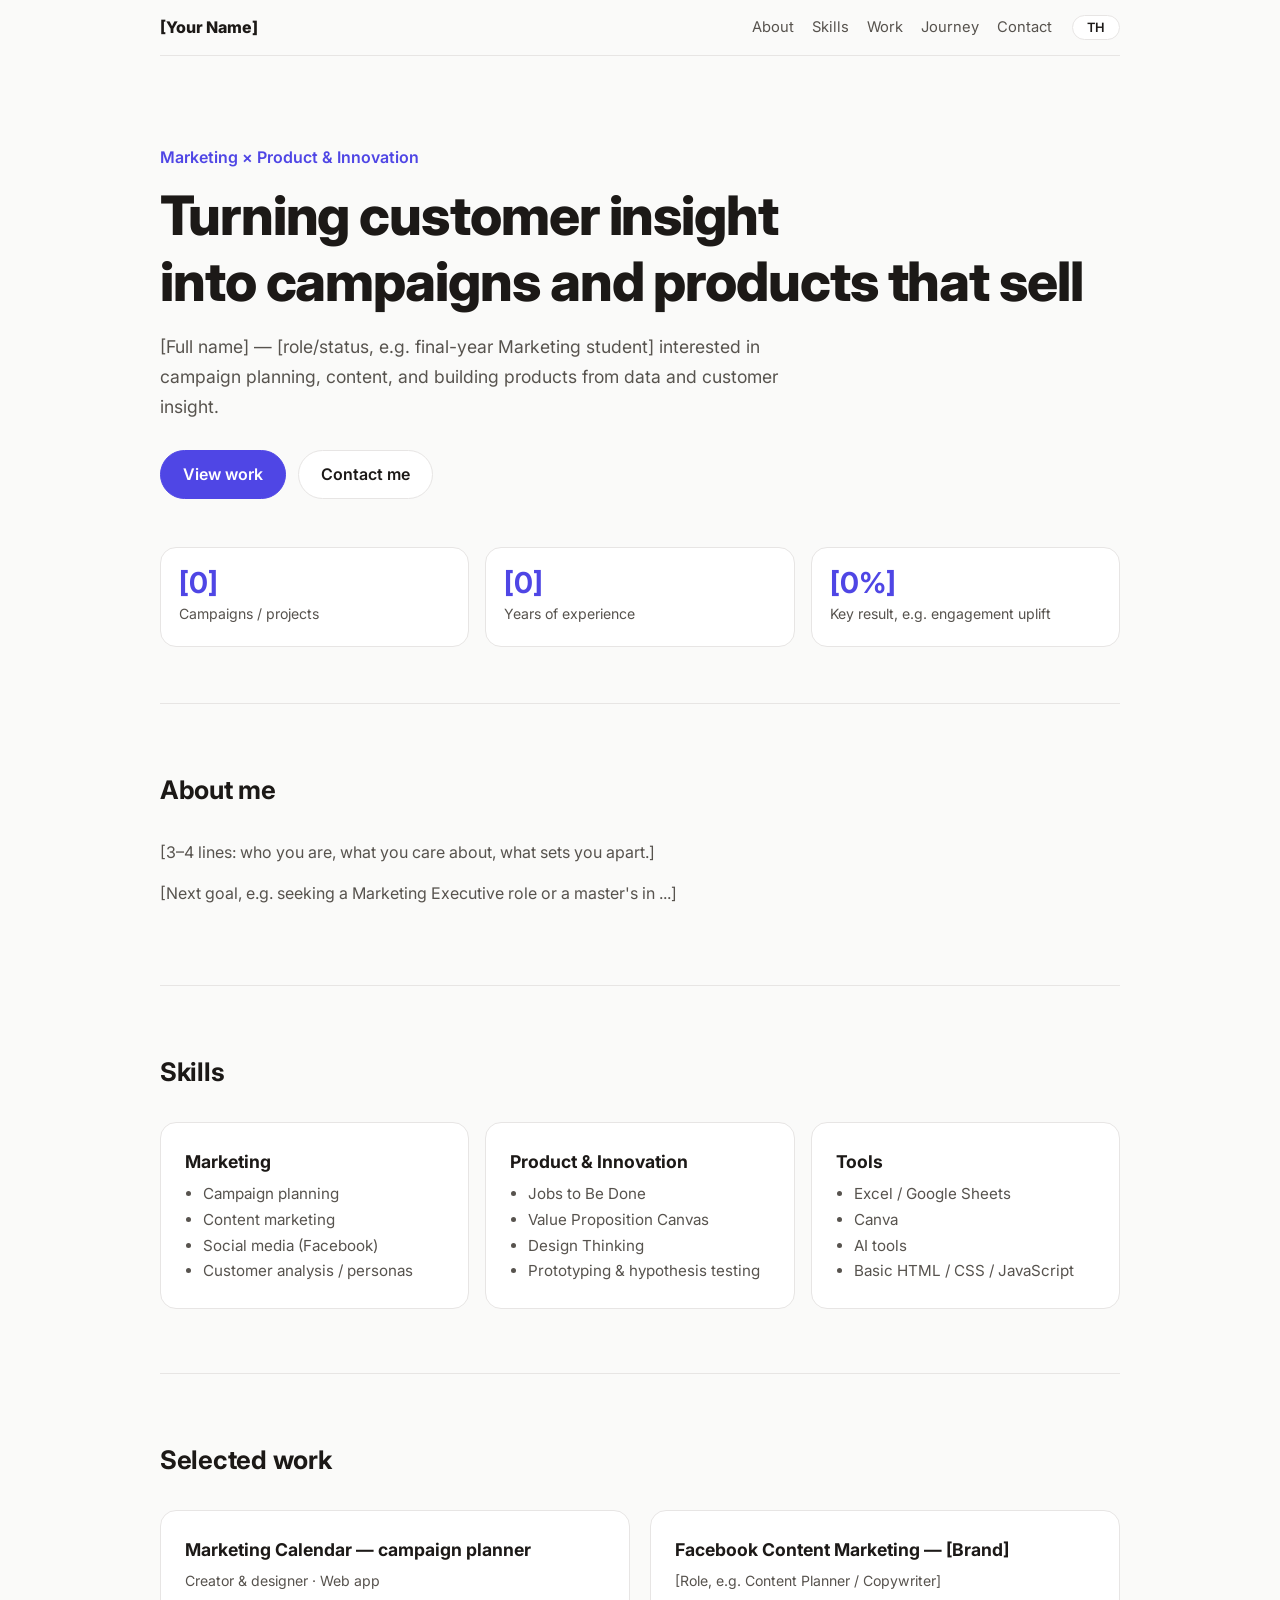
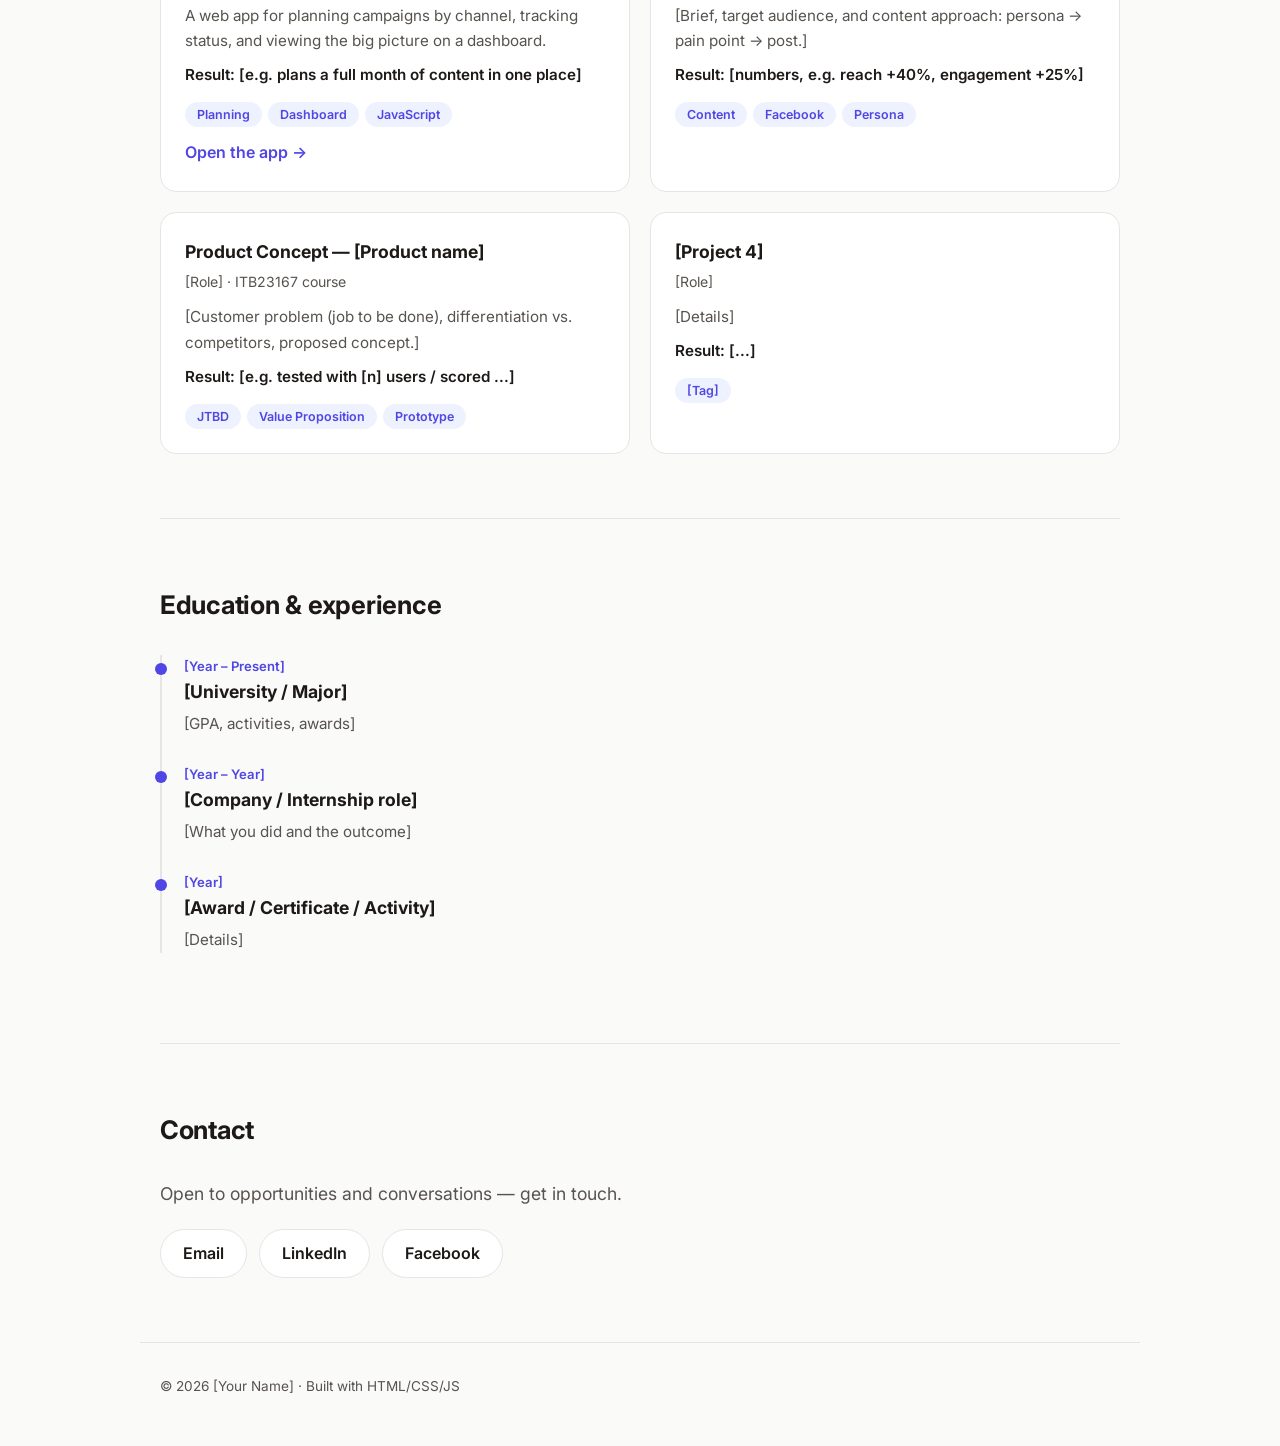
==== portfolio/index.html @ 4d4c6865 "Add bilingual (TH/EN) portfolio site under portfolio/ Co-Authored-By: Claude Sonnet 5.5 <noreply@ant" ====
<!DOCTYPE html>
<html lang="th">
<head>
  <meta charset="UTF-8">
  <meta name="viewport" content="width=device-width, initial-scale=1.0">
  <title>Portfolio — Marketing & Product Innovation</title>
  <meta name="description" content="Portfolio ด้านการตลาดและการพัฒนาผลิตภัณฑ์/นวัตกรรม | Marketing & Product Innovation portfolio">
  <link rel="preconnect" href="https://fonts.googleapis.com">
  <link rel="preconnect" href="https://fonts.gstatic.com" crossorigin>
  <link href="https://fonts.googleapis.com/css2?family=Inter:wght@400;500;600;700;800&family=Noto+Sans+Thai:wght@400;500;600;700&display=swap" rel="stylesheet">
  <link rel="stylesheet" href="style.css">
</head>
<body>
  <header class="nav" id="nav">
    <a class="brand" href="#top" id="brand"></a>
    <nav class="links" id="links"></nav>
    <button class="lang" id="lang" aria-label="Switch language">EN</button>
  </header>

  <main id="top">
    <section class="hero">
      <p class="eyebrow" id="hero-eyebrow"></p>
      <h1 id="hero-title"></h1>
      <p class="lead" id="hero-lead"></p>
      <div class="cta">
        <a class="btn primary" href="#projects" id="hero-cta1"></a>
        <a class="btn" href="#contact" id="hero-cta2"></a>
      </div>
      <ul class="stats" id="stats"></ul>
    </section>

    <section id="about"><h2 id="about-h"></h2><div class="about" id="about-body"></div></section>
    <section id="skills"><h2 id="skills-h"></h2><div class="grid3" id="skills-body"></div></section>
    <section id="projects"><h2 id="projects-h"></h2><div class="grid2" id="projects-body"></div></section>
    <section id="journey"><h2 id="journey-h"></h2><ol class="timeline" id="journey-body"></ol></section>
    <section id="contact"><h2 id="contact-h"></h2><p class="lead" id="contact-lead"></p><div class="contacts" id="contact-body"></div></section>
  </main>

  <footer id="footer"></footer>
  <script src="content.js"></script>
  <script src="script.js"></script>
</body>
</html>
---- portfolio/style.css ----
:root{
  --bg:#fafaf9;--surface:#fff;--ink:#1c1917;--muted:#57534e;--line:#e7e5e4;
  --accent:#4f46e5;--accent-soft:#eef2ff;--radius:16px;
  --font:'Inter','Noto Sans Thai',system-ui,sans-serif;
}
@media (prefers-color-scheme:dark){
  :root{--bg:#0c0a09;--surface:#1c1917;--ink:#fafaf9;--muted:#a8a29e;--line:#292524;--accent:#818cf8;--accent-soft:#1e1b4b}
}
*{box-sizing:border-box;margin:0}
html{scroll-behavior:smooth;scroll-padding-top:72px}
body{font-family:var(--font);background:var(--bg);color:var(--ink);line-height:1.7;-webkit-font-smoothing:antialiased}
a{color:inherit}
main,.nav,footer{max-width:1000px;margin:0 auto;padding-left:20px;padding-right:20px}
section{padding:64px 0;border-top:1px solid var(--line)}
h1{font-size:clamp(2rem,5.5vw,3.4rem);line-height:1.2;letter-spacing:-.02em;font-weight:800}
h2{font-size:1.6rem;margin-bottom:28px;letter-spacing:-.01em}
h3{font-size:1.1rem;margin-bottom:4px}
.nav{position:sticky;top:0;z-index:10;display:flex;align-items:center;gap:20px;padding-top:14px;padding-bottom:14px;background:color-mix(in srgb,var(--bg) 88%,transparent);backdrop-filter:blur(10px);max-width:none;padding-left:max(20px,calc((100% - 1000px)/2 + 20px));padding-right:max(20px,calc((100% - 1000px)/2 + 20px))}
.brand{font-weight:800;text-decoration:none}
.links{display:flex;gap:18px;margin-left:auto;font-size:.92rem}
.links a{text-decoration:none;color:var(--muted)}
.links a:hover{color:var(--accent)}
.lang{border:1px solid var(--line);background:var(--surface);color:var(--ink);border-radius:999px;padding:4px 14px;font:600 .8rem var(--font);cursor:pointer}
.hero{padding:88px 0 56px}
.eyebrow{color:var(--accent);font-weight:600;margin-bottom:12px}
.lead{color:var(--muted);font-size:1.1rem;max-width:640px;margin-top:18px}
.cta{display:flex;gap:12px;flex-wrap:wrap;margin-top:28px}
.btn{padding:10px 22px;border-radius:999px;border:1px solid var(--line);text-decoration:none;font-weight:600;background:var(--surface)}
.btn.primary{background:var(--accent);border-color:var(--accent);color:#fff}
.stats{list-style:none;display:grid;grid-template-columns:repeat(auto-fit,minmax(150px,1fr));gap:16px;margin-top:48px;padding:0}
.stats li{background:var(--surface);border:1px solid var(--line);border-radius:var(--radius);padding:18px}
.stats b{display:block;font-size:1.8rem;color:var(--accent);line-height:1.2}
.stats span{color:var(--muted);font-size:.88rem}
.about p{max-width:720px;margin-bottom:14px;color:var(--muted)}
.grid3{display:grid;grid-template-columns:repeat(auto-fit,minmax(260px,1fr));gap:16px}
.grid2{display:grid;grid-template-columns:repeat(auto-fit,minmax(min(100%,420px),1fr));gap:20px}
.card{background:var(--surface);border:1px solid var(--line);border-radius:var(--radius);padding:24px}
.card ul{padding-left:18px;color:var(--muted);font-size:.95rem}
.tags{display:flex;flex-wrap:wrap;gap:6px;margin-top:14px}
.tag{background:var(--accent-soft);color:var(--accent);border-radius:999px;padding:2px 12px;font-size:.78rem;font-weight:600}
.project .role{color:var(--muted);font-size:.88rem;margin-bottom:10px}
.project p{color:var(--muted);font-size:.95rem;margin-bottom:8px}
.project .result{color:var(--ink);font-weight:600}
.project a.more{display:inline-block;margin-top:12px;color:var(--accent);font-weight:600;text-decoration:none}
.timeline{list-style:none;padding:0 0 0 22px;border-left:2px solid var(--line)}
.timeline li{position:relative;margin-bottom:26px}
.timeline li::before{content:"";position:absolute;left:-29px;top:8px;width:12px;height:12px;border-radius:50%;background:var(--accent)}
.timeline .when{font-size:.82rem;color:var(--accent);font-weight:600}
.timeline p{color:var(--muted);font-size:.95rem}
.contacts{display:flex;flex-wrap:wrap;gap:12px;margin-top:20px}
footer{padding-top:32px;padding-bottom:48px;color:var(--muted);font-size:.85rem;border-top:1px solid var(--line)}
@media(max-width:640px){.links{display:none}.nav{justify-content:space-between}.lang{margin-left:auto}}
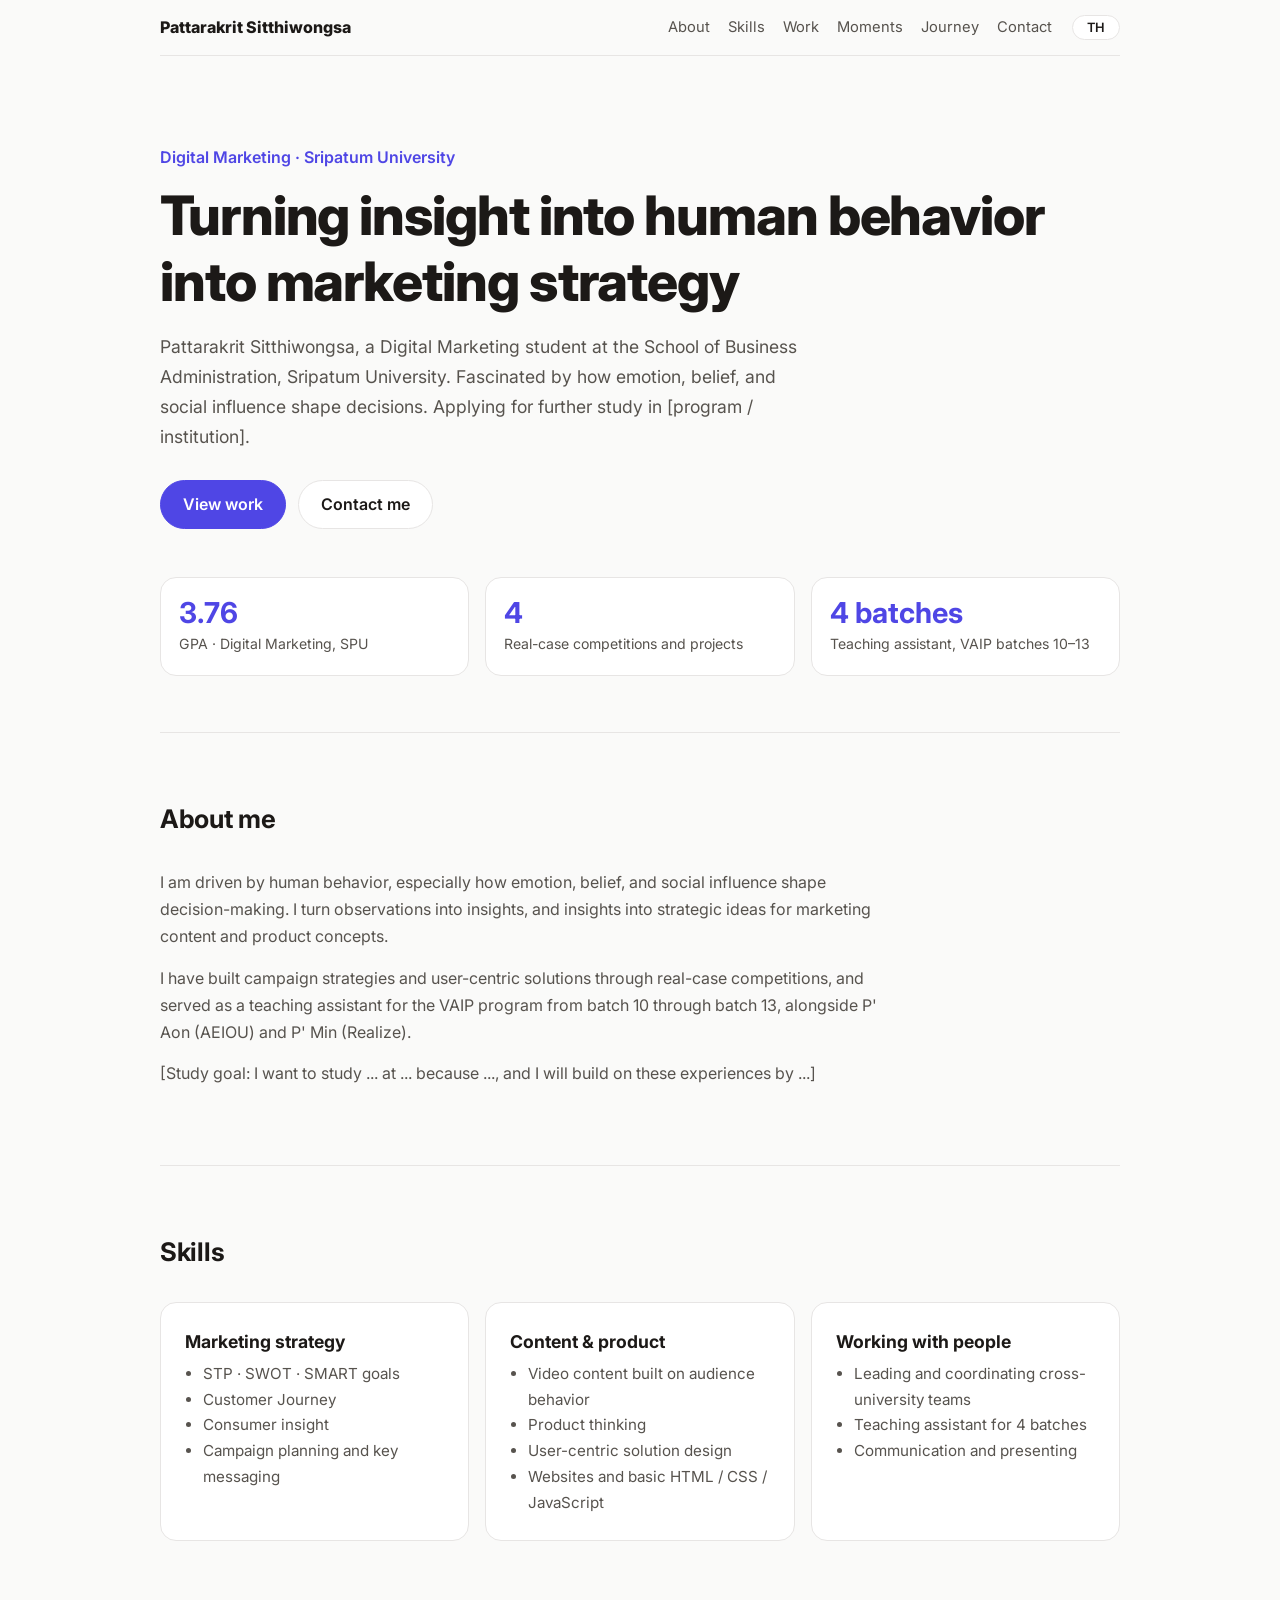
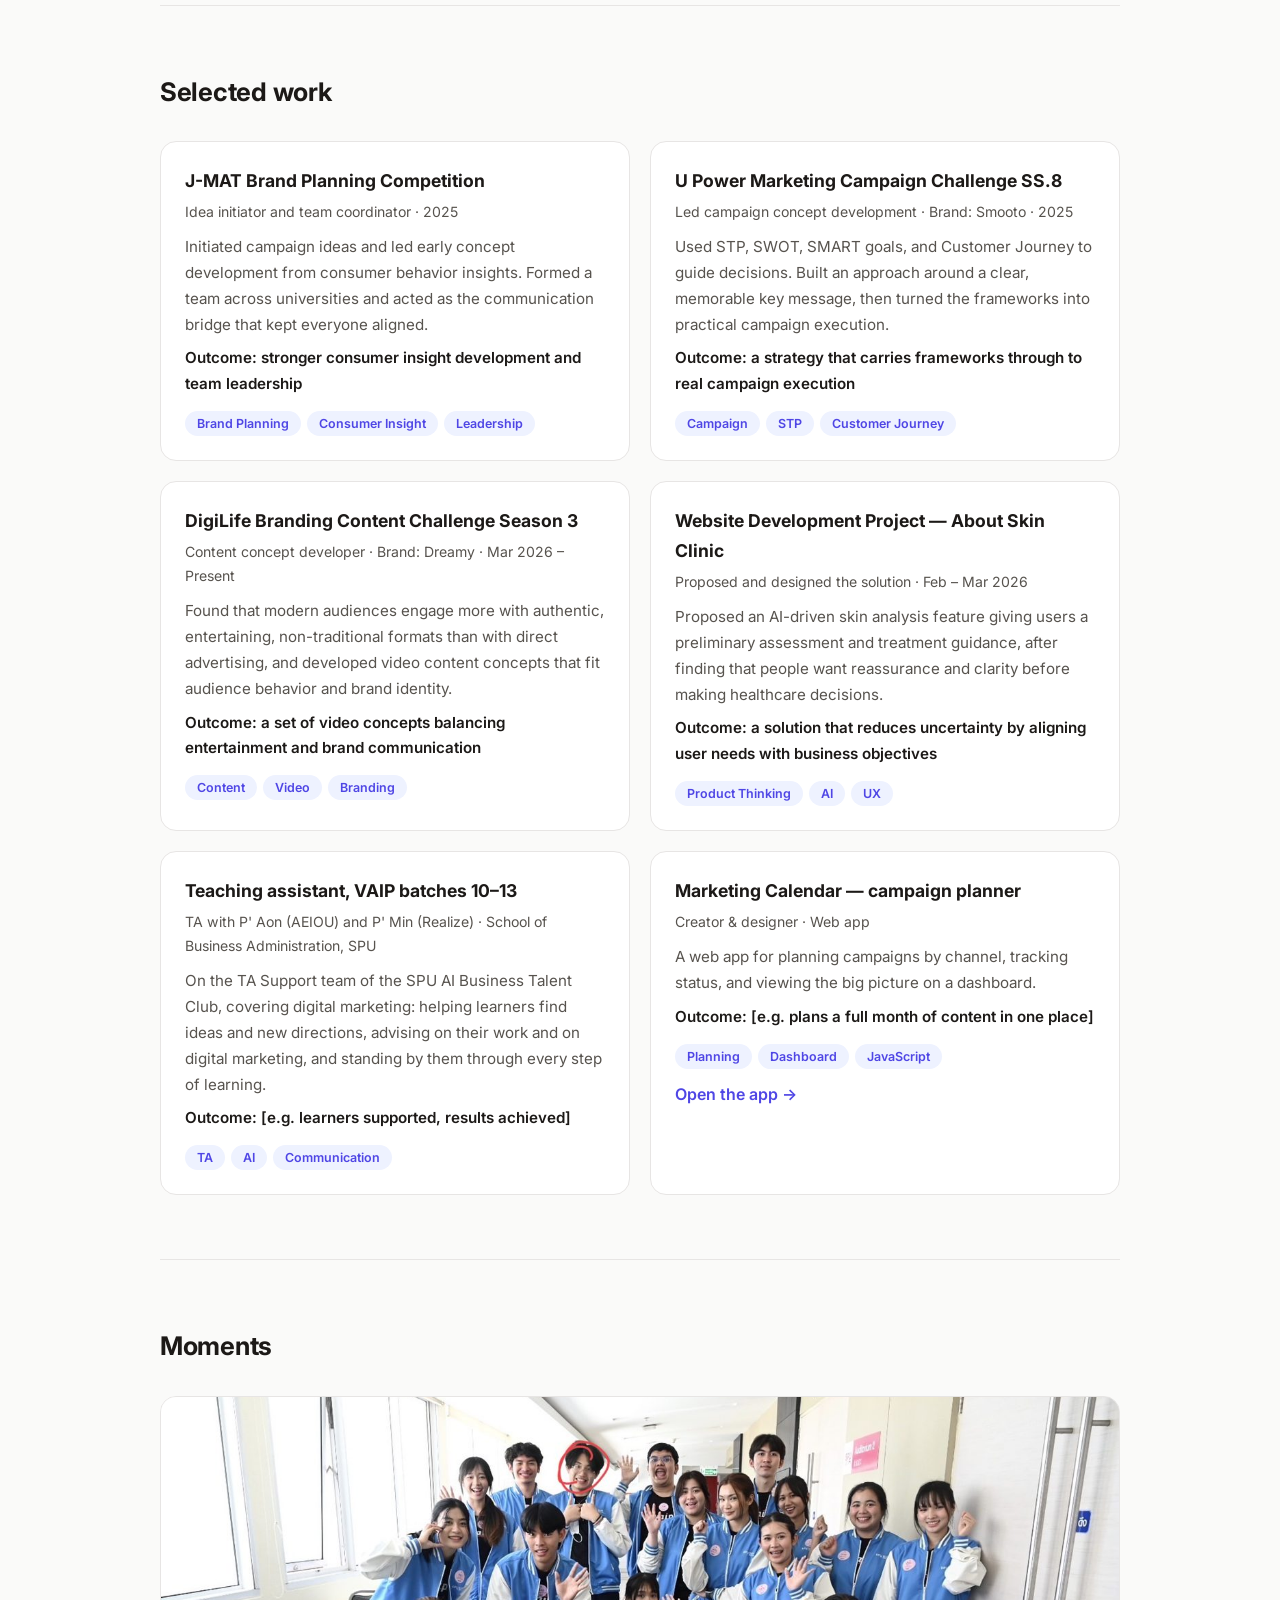
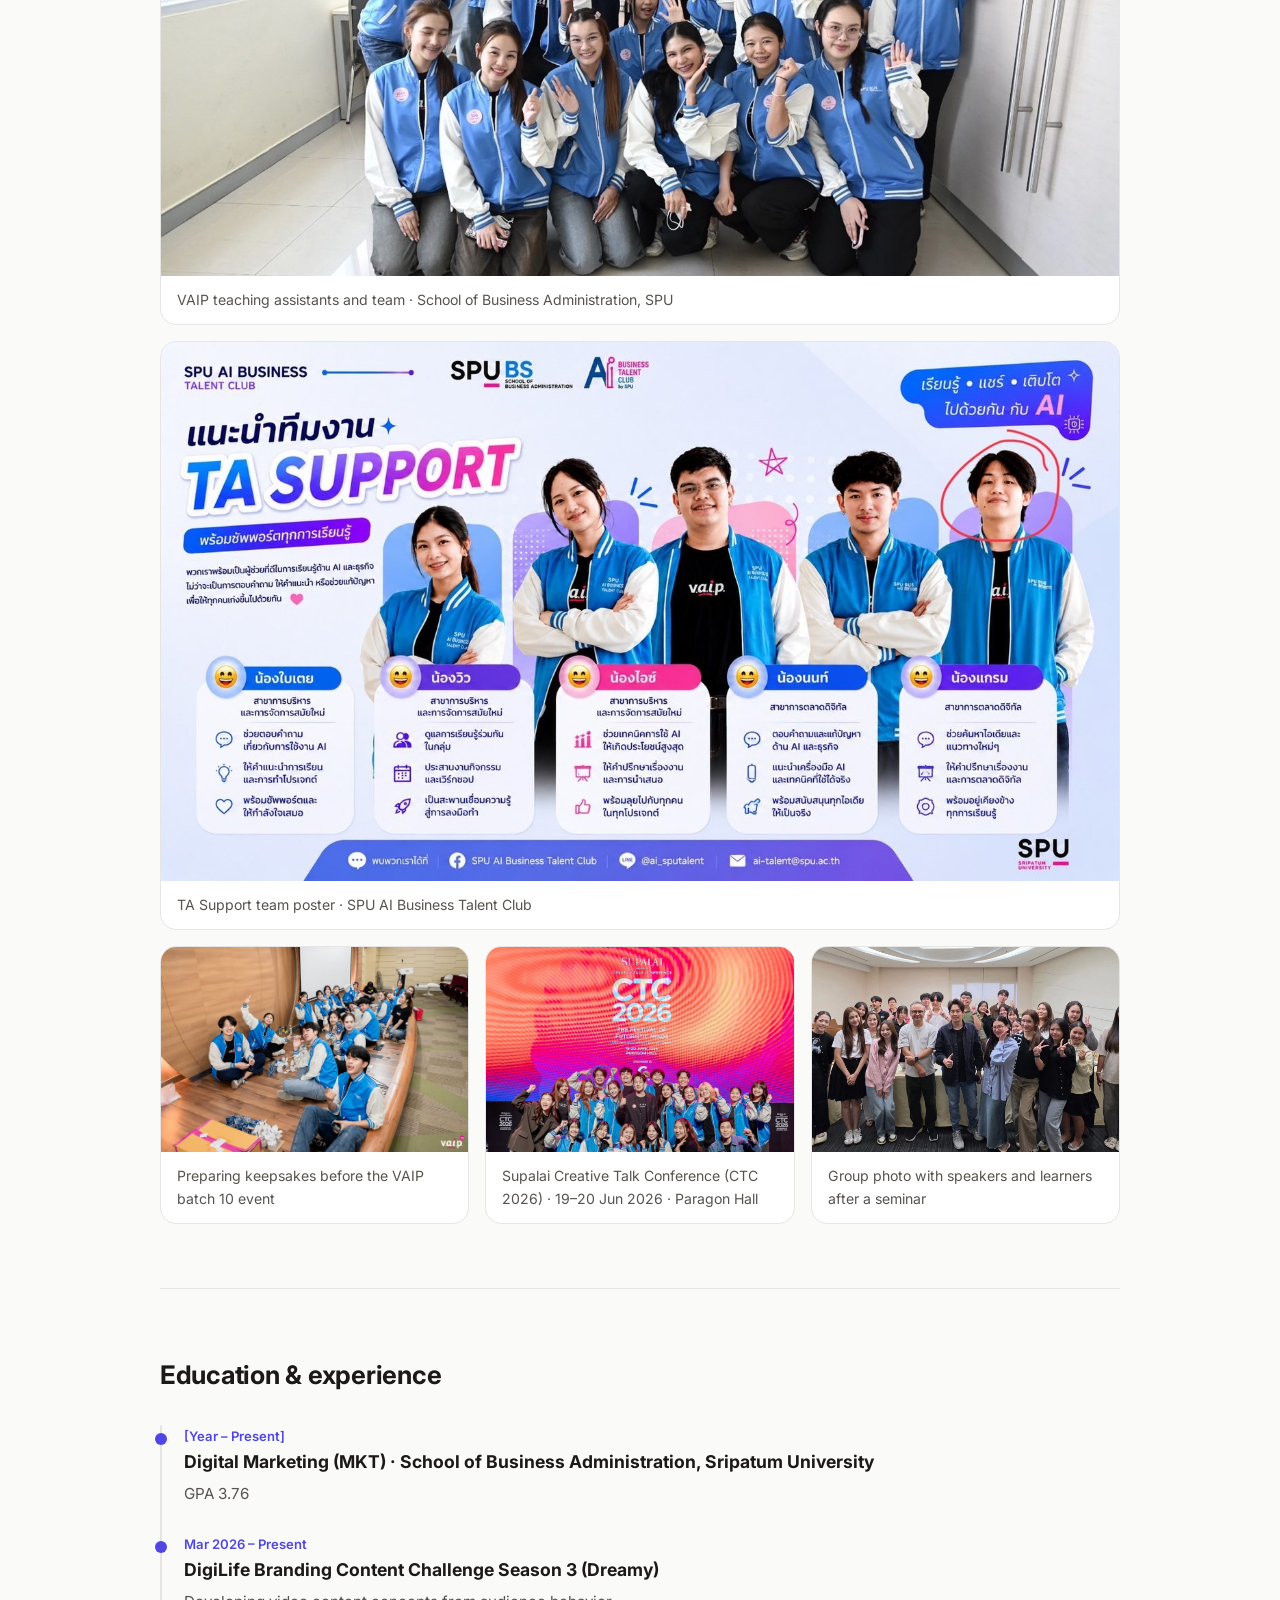
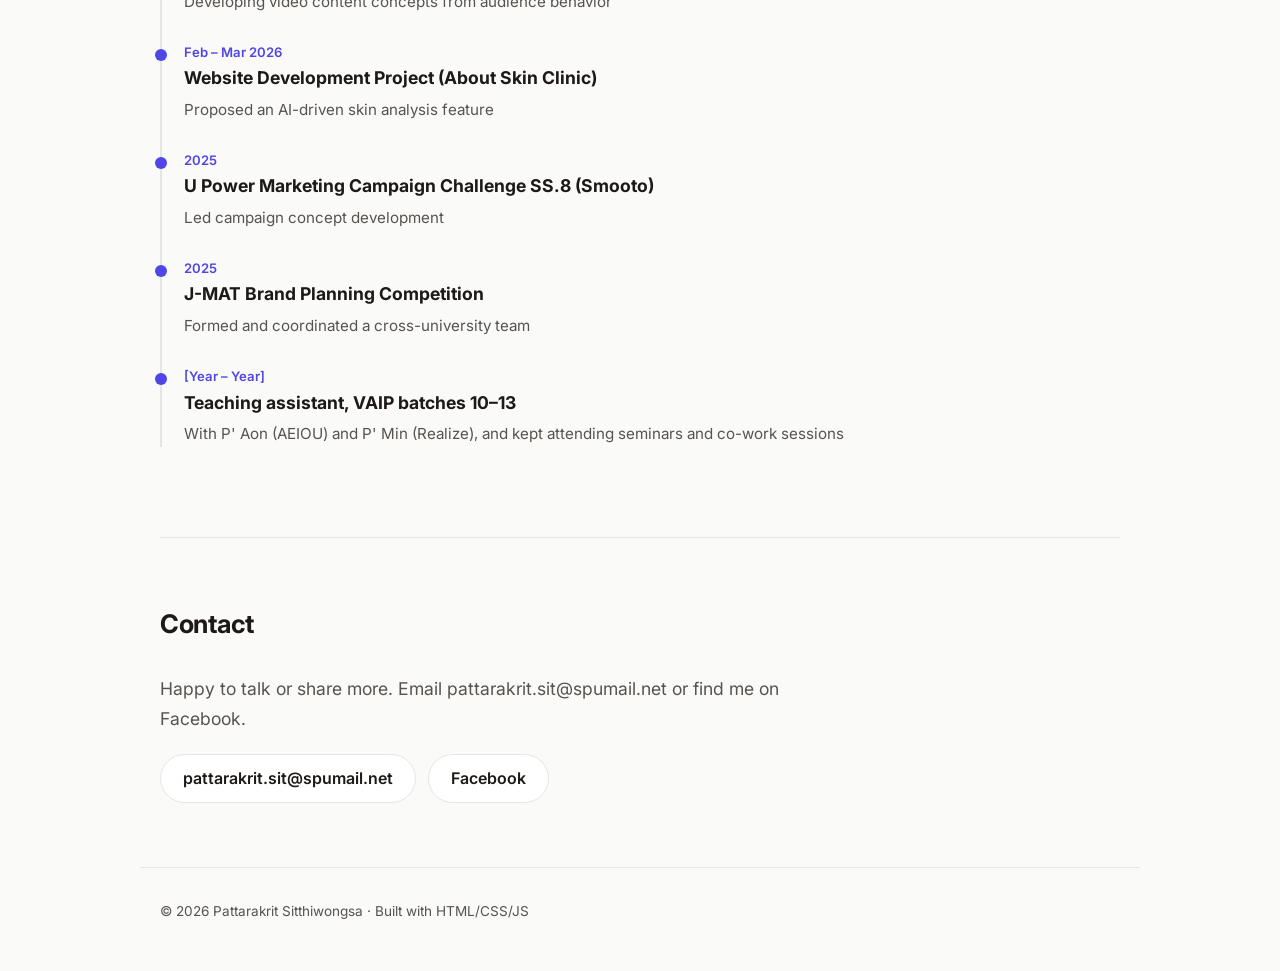
==== commit b64bd9a9: "Add activity gallery and fill TA role from team poster Co-Authored-By: Claude Sonnet 5.5 <noreply@an" ====
--- a/portfolio/index.html
+++ b/portfolio/index.html
@@ -32,6 +32,7 @@
     <section id="about"><h2 id="about-h"></h2><div class="about" id="about-body"></div></section>
     <section id="skills"><h2 id="skills-h"></h2><div class="grid3" id="skills-body"></div></section>
     <section id="projects"><h2 id="projects-h"></h2><div class="grid2" id="projects-body"></div></section>
+    <section id="gallery"><h2 id="gallery-h"></h2><div class="gallery" id="gallery-body"></div></section>
     <section id="journey"><h2 id="journey-h"></h2><ol class="timeline" id="journey-body"></ol></section>
     <section id="contact"><h2 id="contact-h"></h2><p class="lead" id="contact-lead"></p><div class="contacts" id="contact-body"></div></section>
   </main>
--- a/portfolio/style.css
+++ b/portfolio/style.css
@@ -50,3 +50,11 @@
 .contacts{display:flex;flex-wrap:wrap;gap:12px;margin-top:20px}
 footer{padding-top:32px;padding-bottom:48px;color:var(--muted);font-size:.85rem;border-top:1px solid var(--line)}
 @media(max-width:640px){.links{display:none}.nav{justify-content:space-between}.lang{margin-left:auto}}
+
+.gallery{display:grid;grid-template-columns:repeat(auto-fit,minmax(min(100%,300px),1fr));gap:16px}
+.gallery figure{background:var(--surface);border:1px solid var(--line);border-radius:var(--radius);overflow:hidden}
+.gallery img{display:block;width:100%;aspect-ratio:3/2;object-fit:cover;background:var(--line)}
+.gallery figcaption{padding:12px 16px;font-size:.88rem;color:var(--muted)}
+.gallery figure:nth-child(-n+2){grid-column:1/-1}
+.gallery figure:first-child img{aspect-ratio:16/8;object-position:center 40%}
+.gallery figure:nth-child(2) img{aspect-ratio:16/9;object-fit:contain}
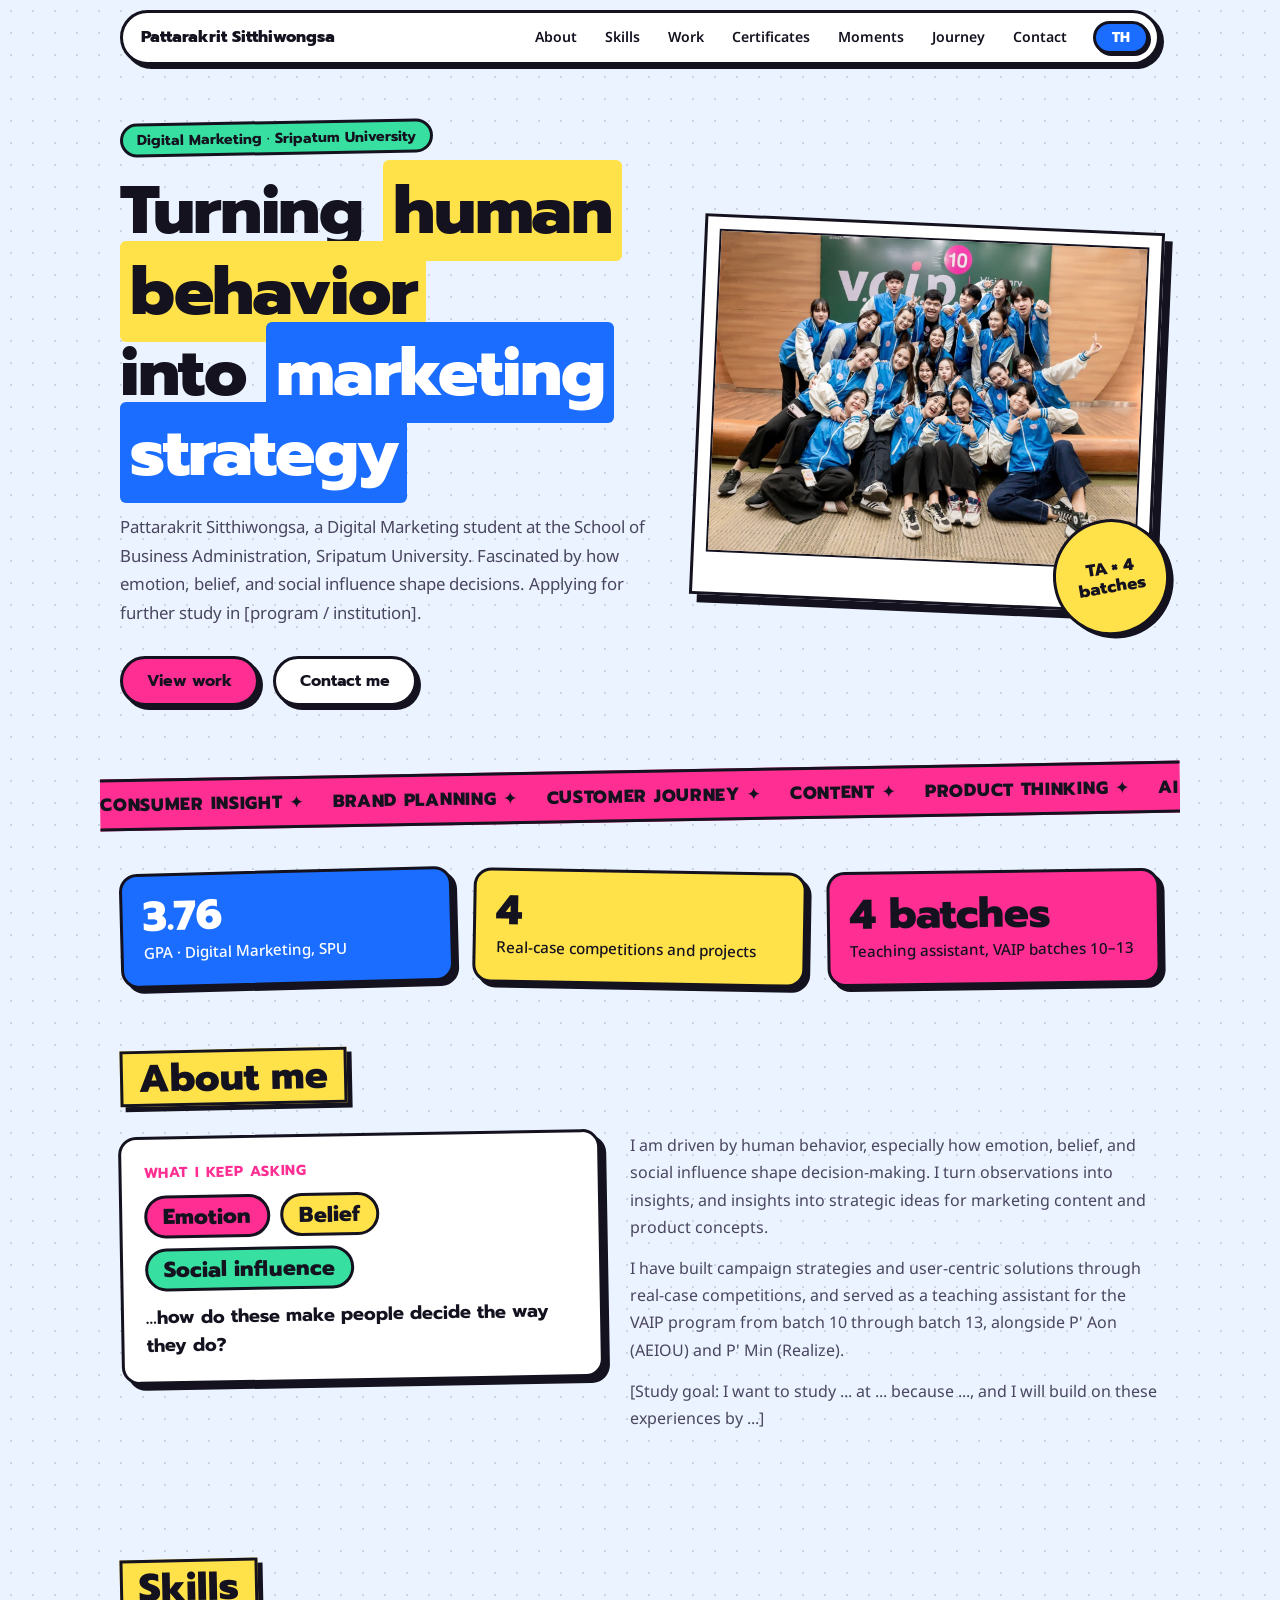
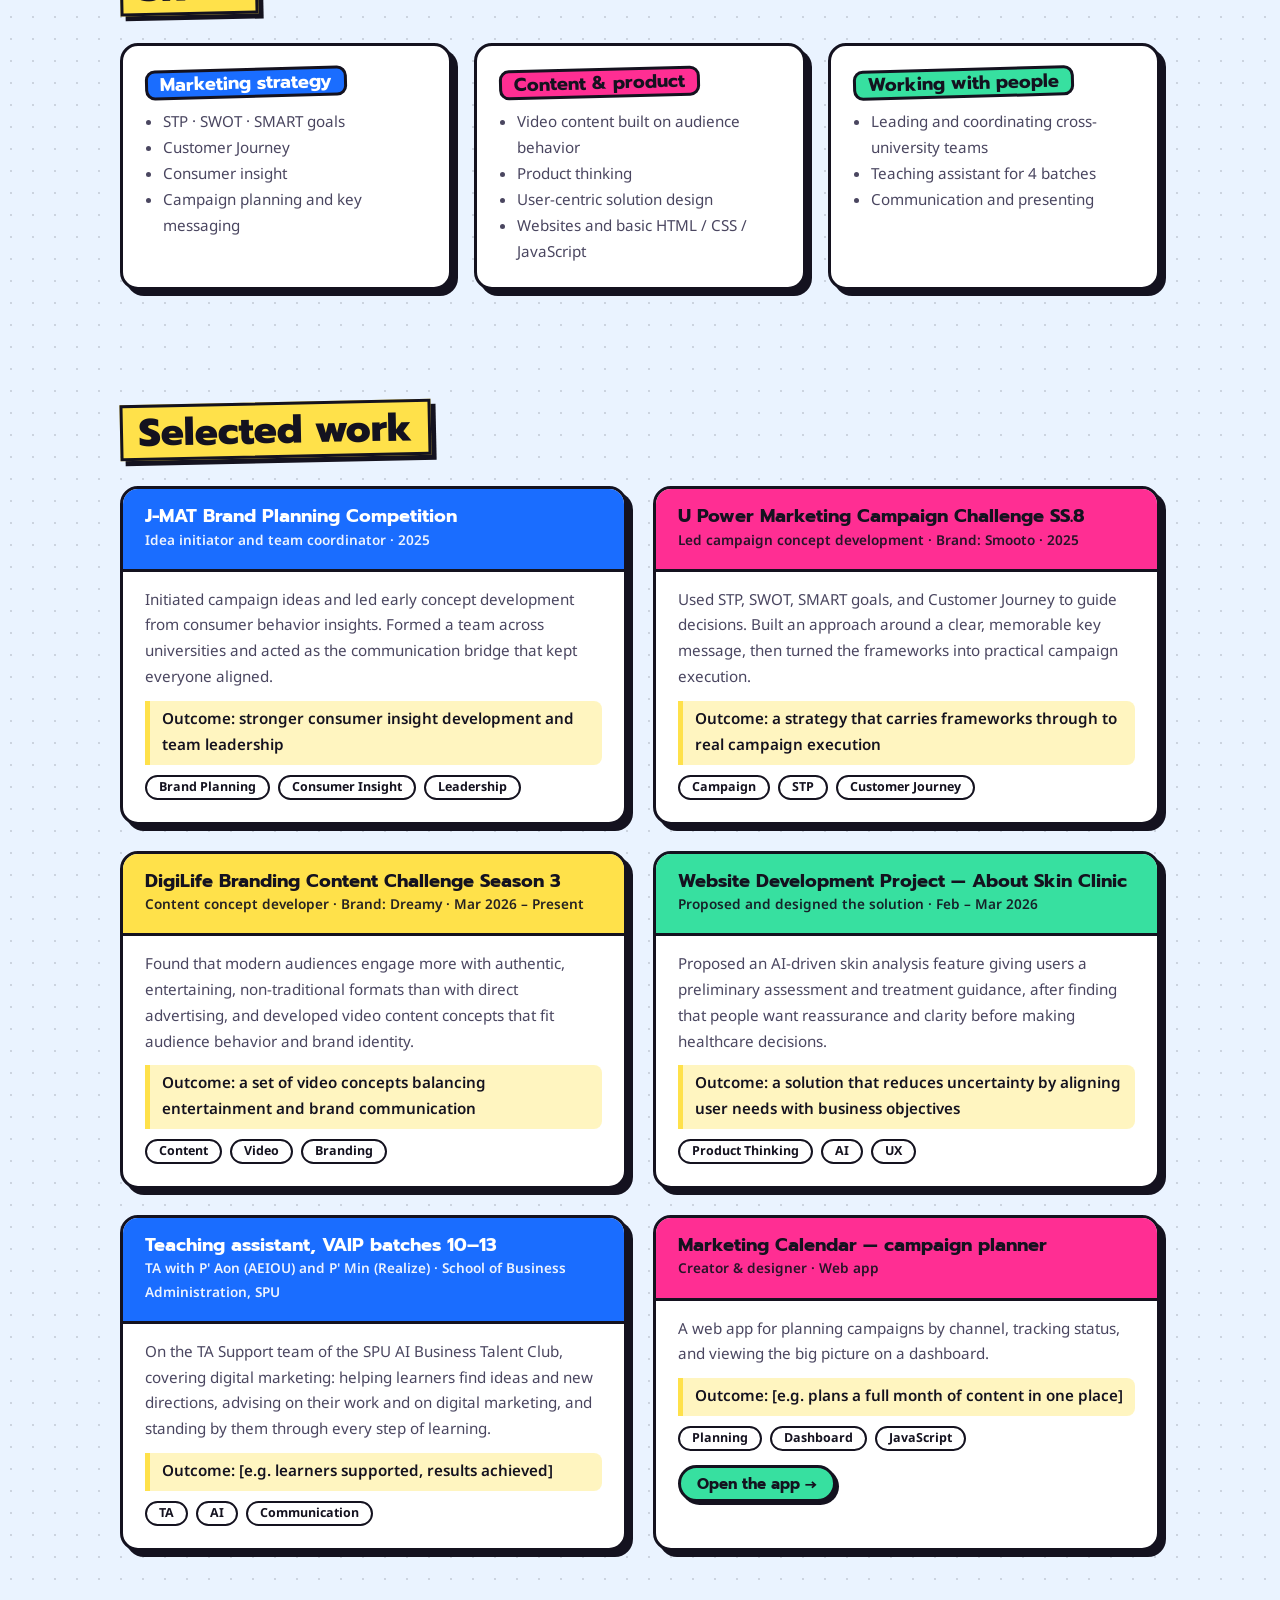
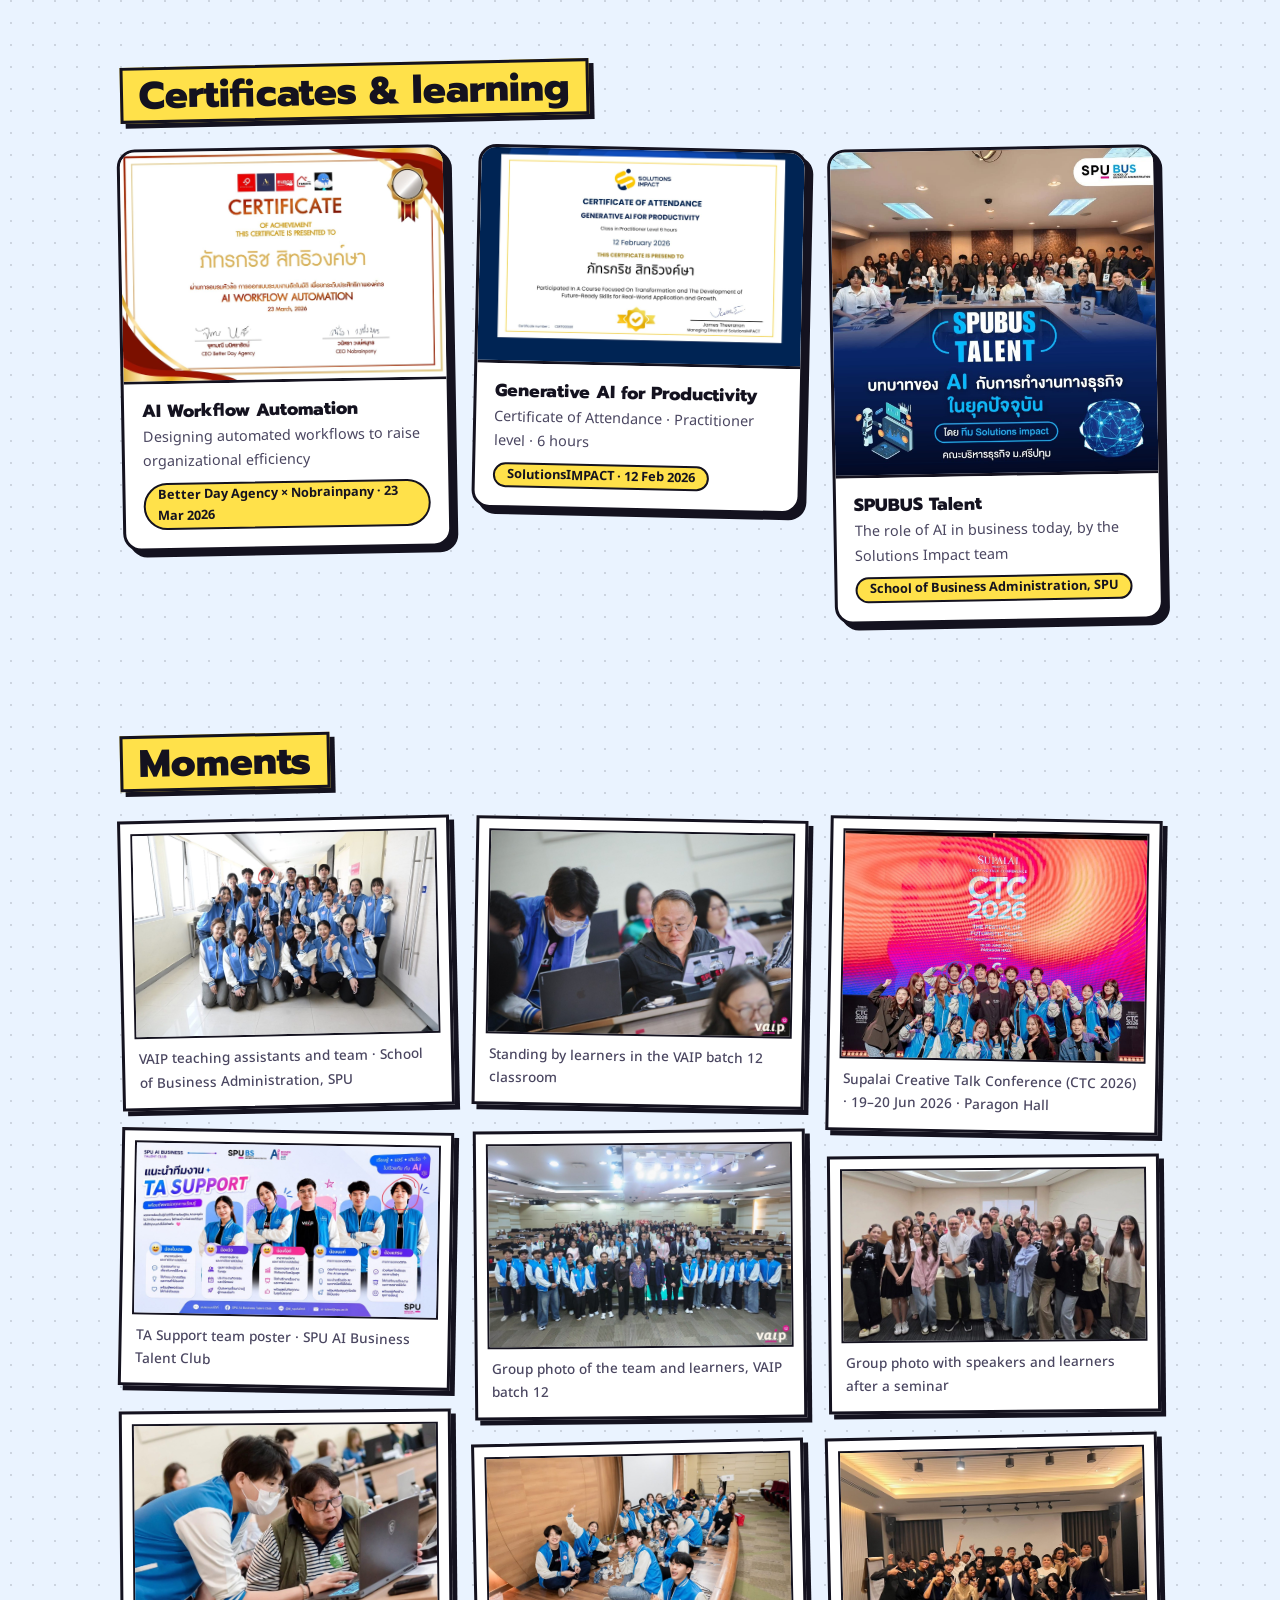
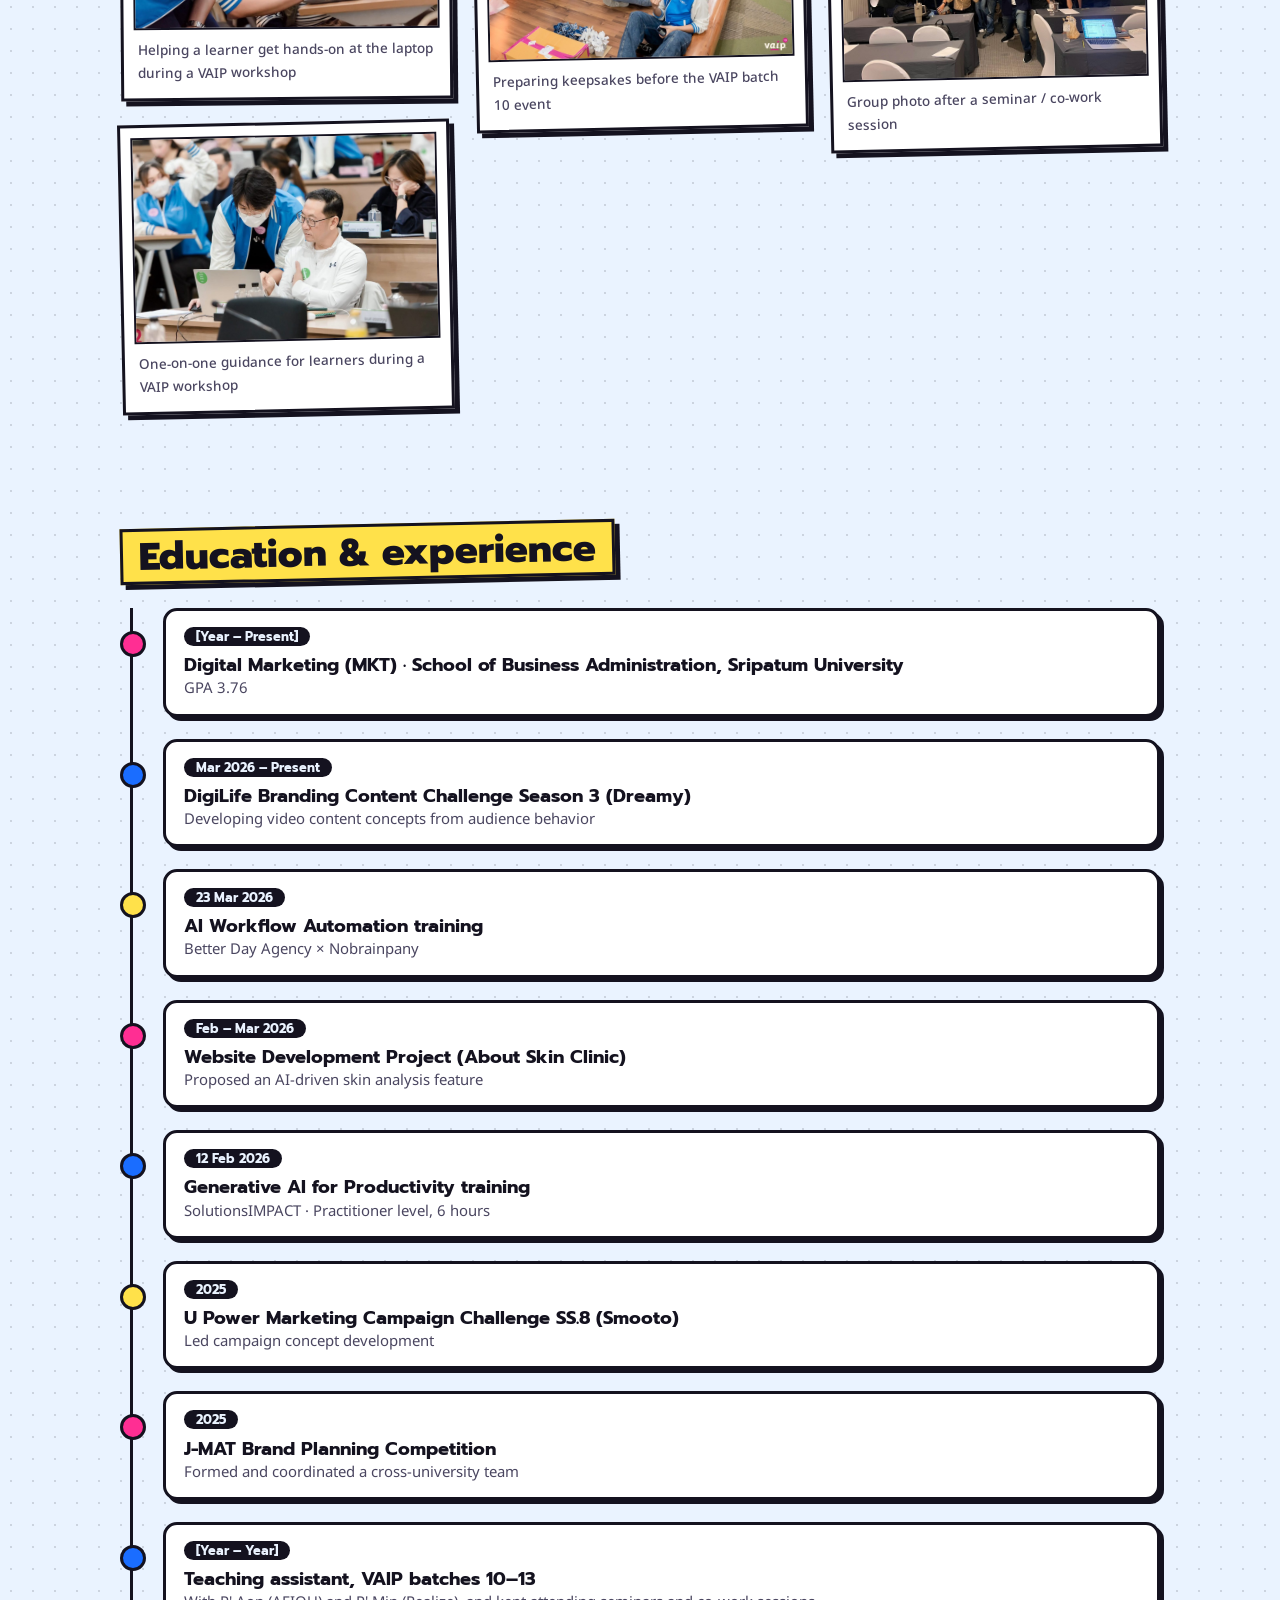
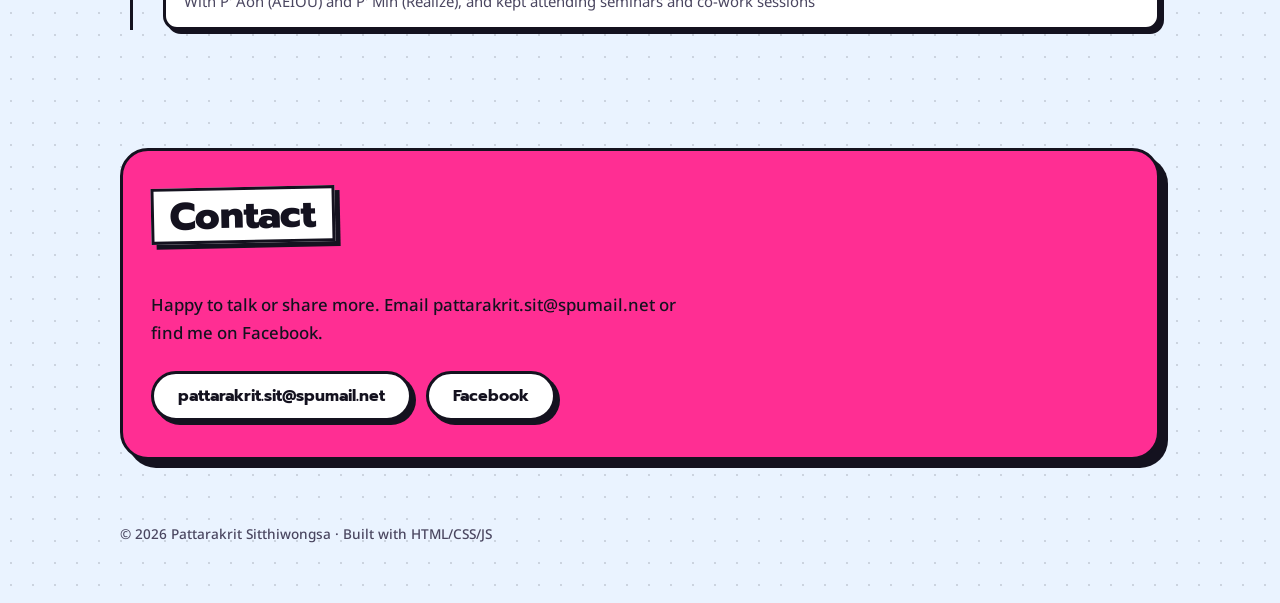
==== commit 7e529a8b: "Redesign portfolio in Gen Z neo-brutalist style; add certificates and new photos Co-Authored-By: Cla" ====
--- a/portfolio/index.html
+++ b/portfolio/index.html
@@ -3,11 +3,11 @@
 <head>
   <meta charset="UTF-8">
   <meta name="viewport" content="width=device-width, initial-scale=1.0">
-  <title>Portfolio — Marketing & Product Innovation</title>
-  <meta name="description" content="Portfolio ด้านการตลาดและการพัฒนาผลิตภัณฑ์/นวัตกรรม | Marketing & Product Innovation portfolio">
+  <title>Pattarakrit Portfolio</title>
+  <meta name="description" content="Portfolio ของภัทรกริช สิทธิวงค์ษา นักศึกษา Digital Marketing ม.ศรีปทุม | Digital Marketing student portfolio">
   <link rel="preconnect" href="https://fonts.googleapis.com">
   <link rel="preconnect" href="https://fonts.gstatic.com" crossorigin>
-  <link href="https://fonts.googleapis.com/css2?family=Inter:wght@400;500;600;700;800&family=Noto+Sans+Thai:wght@400;500;600;700&display=swap" rel="stylesheet">
+  <link href="https://fonts.googleapis.com/css2?family=Prompt:wght@500;700;800&family=Noto+Sans+Thai:wght@400;500;600&family=Inter:wght@400;500;600&display=swap" rel="stylesheet">
   <link rel="stylesheet" href="style.css">
 </head>
 <body>
@@ -19,22 +19,41 @@
 
   <main id="top">
     <section class="hero">
-      <p class="eyebrow" id="hero-eyebrow"></p>
-      <h1 id="hero-title"></h1>
-      <p class="lead" id="hero-lead"></p>
-      <div class="cta">
-        <a class="btn primary" href="#projects" id="hero-cta1"></a>
-        <a class="btn" href="#contact" id="hero-cta2"></a>
+      <div class="hero-text">
+        <p class="eyebrow" id="hero-eyebrow"></p>
+        <h1 id="hero-title"></h1>
+        <p class="lead" id="hero-lead"></p>
+        <div class="cta">
+          <a class="btn pink" href="#projects" id="hero-cta1"></a>
+          <a class="btn" href="#contact" id="hero-cta2"></a>
+        </div>
       </div>
-      <ul class="stats" id="stats"></ul>
+      <figure class="polaroid">
+        <img id="hero-img" alt="">
+        <span class="sticker" id="hero-sticker"></span>
+      </figure>
     </section>
 
-    <section id="about"><h2 id="about-h"></h2><div class="about" id="about-body"></div></section>
+    <div class="marquee" aria-hidden="true"><div class="track" id="marquee"></div></div>
+
+    <ul class="stats" id="stats"></ul>
+
+    <section id="about"><h2 id="about-h"></h2>
+      <div class="about">
+        <div class="obsess">
+          <p class="kicker" id="about-kicker"></p>
+          <div class="chips" id="about-chips"></div>
+          <p class="punch" id="about-punch"></p>
+        </div>
+        <div class="about-body" id="about-body"></div>
+      </div>
+    </section>
     <section id="skills"><h2 id="skills-h"></h2><div class="grid3" id="skills-body"></div></section>
     <section id="projects"><h2 id="projects-h"></h2><div class="grid2" id="projects-body"></div></section>
+    <section id="certs"><h2 id="certs-h"></h2><div class="certs" id="certs-body"></div></section>
     <section id="gallery"><h2 id="gallery-h"></h2><div class="gallery" id="gallery-body"></div></section>
     <section id="journey"><h2 id="journey-h"></h2><ol class="timeline" id="journey-body"></ol></section>
-    <section id="contact"><h2 id="contact-h"></h2><p class="lead" id="contact-lead"></p><div class="contacts" id="contact-body"></div></section>
+    <section id="contact" class="contact"><h2 id="contact-h"></h2><p class="lead" id="contact-lead"></p><div class="contacts" id="contact-body"></div></section>
   </main>
 
   <footer id="footer"></footer>
--- a/portfolio/style.css
+++ b/portfolio/style.css
@@ -1,60 +1,132 @@
+/* Gen Z neo-brutalist: jacket blue + VAIP pink + sticker yellow, thick ink borders, hard shadows */
 :root{
-  --bg:#fafaf9;--surface:#fff;--ink:#1c1917;--muted:#57534e;--line:#e7e5e4;
-  --accent:#4f46e5;--accent-soft:#eef2ff;--radius:16px;
-  --font:'Inter','Noto Sans Thai',system-ui,sans-serif;
+  --bg:#eaf3ff;--surface:#ffffff;--fg:#14121f;--muted:#4a4660;--line:#14121f;--shadow:#14121f;
+  --pink:#ff2e93;--blue:#1a6dff;--yellow:#ffe14a;--mint:#37e0a0;
+  --on-pink:#14121f;--on-blue:#ffffff;--on-yellow:#14121f;--on-mint:#14121f;
+  --display:'Prompt','Noto Sans Thai',system-ui,sans-serif;
+  --body:'Noto Sans Thai','Inter',system-ui,sans-serif;
+  --bw:3px;--r:18px;
 }
 @media (prefers-color-scheme:dark){
-  :root{--bg:#0c0a09;--surface:#1c1917;--ink:#fafaf9;--muted:#a8a29e;--line:#292524;--accent:#818cf8;--accent-soft:#1e1b4b}
+  :root:not([data-theme="light"]){--bg:#14121f;--surface:#211d36;--fg:#f6f3ff;--muted:#b9b3d6;--line:#f6f3ff;--shadow:#ff2e93;color-scheme:dark}
 }
+:root[data-theme="dark"]{--bg:#14121f;--surface:#211d36;--fg:#f6f3ff;--muted:#b9b3d6;--line:#f6f3ff;--shadow:#ff2e93;color-scheme:dark}
 *{box-sizing:border-box;margin:0}
-html{scroll-behavior:smooth;scroll-padding-top:72px}
-body{font-family:var(--font);background:var(--bg);color:var(--ink);line-height:1.7;-webkit-font-smoothing:antialiased}
+html{scroll-behavior:smooth;scroll-padding-top:84px}
+body{font-size:16px;font-family:var(--body);background:var(--bg);color:var(--fg);line-height:1.7;overflow-x:hidden;
+  background-image:radial-gradient(circle,color-mix(in srgb,var(--fg) 14%,transparent) 1.2px,transparent 1.4px);background-size:22px 22px}
 a{color:inherit}
-main,.nav,footer{max-width:1000px;margin:0 auto;padding-left:20px;padding-right:20px}
-section{padding:64px 0;border-top:1px solid var(--line)}
-h1{font-size:clamp(2rem,5.5vw,3.4rem);line-height:1.2;letter-spacing:-.02em;font-weight:800}
-h2{font-size:1.6rem;margin-bottom:28px;letter-spacing:-.01em}
-h3{font-size:1.1rem;margin-bottom:4px}
-.nav{position:sticky;top:0;z-index:10;display:flex;align-items:center;gap:20px;padding-top:14px;padding-bottom:14px;background:color-mix(in srgb,var(--bg) 88%,transparent);backdrop-filter:blur(10px);max-width:none;padding-left:max(20px,calc((100% - 1000px)/2 + 20px));padding-right:max(20px,calc((100% - 1000px)/2 + 20px))}
-.brand{font-weight:800;text-decoration:none}
-.links{display:flex;gap:18px;margin-left:auto;font-size:.92rem}
-.links a{text-decoration:none;color:var(--muted)}
-.links a:hover{color:var(--accent)}
-.lang{border:1px solid var(--line);background:var(--surface);color:var(--ink);border-radius:999px;padding:4px 14px;font:600 .8rem var(--font);cursor:pointer}
-.hero{padding:88px 0 56px}
-.eyebrow{color:var(--accent);font-weight:600;margin-bottom:12px}
-.lead{color:var(--muted);font-size:1.1rem;max-width:640px;margin-top:18px}
-.cta{display:flex;gap:12px;flex-wrap:wrap;margin-top:28px}
-.btn{padding:10px 22px;border-radius:999px;border:1px solid var(--line);text-decoration:none;font-weight:600;background:var(--surface)}
-.btn.primary{background:var(--accent);border-color:var(--accent);color:#fff}
-.stats{list-style:none;display:grid;grid-template-columns:repeat(auto-fit,minmax(150px,1fr));gap:16px;margin-top:48px;padding:0}
-.stats li{background:var(--surface);border:1px solid var(--line);border-radius:var(--radius);padding:18px}
-.stats b{display:block;font-size:1.8rem;color:var(--accent);line-height:1.2}
-.stats span{color:var(--muted);font-size:.88rem}
-.about p{max-width:720px;margin-bottom:14px;color:var(--muted)}
-.grid3{display:grid;grid-template-columns:repeat(auto-fit,minmax(260px,1fr));gap:16px}
-.grid2{display:grid;grid-template-columns:repeat(auto-fit,minmax(min(100%,420px),1fr));gap:20px}
-.card{background:var(--surface);border:1px solid var(--line);border-radius:var(--radius);padding:24px}
+main,footer{max-width:1080px;margin:0 auto;padding-inline:20px}
+section{padding-block:56px}
+h1,h2,h3{font-family:var(--display);line-height:1.2;text-wrap:balance}
+h1{font-size:clamp(2.3rem,6.4vw,4.2rem);font-weight:800;letter-spacing:-.02em}
+h2{font-size:clamp(1.7rem,4vw,2.4rem);font-weight:800;margin-bottom:28px;display:inline-block;background:var(--yellow);color:var(--on-yellow);padding:2px 16px;border:var(--bw) solid var(--line);box-shadow:5px 5px 0 var(--shadow);transform:rotate(-1.2deg)}
+h3{font-size:1.15rem;font-weight:700}
+mark{background:var(--yellow);color:var(--on-yellow);padding:0 .15em;border-radius:6px;box-decoration-break:clone;-webkit-box-decoration-break:clone}
+mark.b{background:var(--blue);color:var(--on-blue)}
+
+.nav{position:sticky;top:calc(env(safe-area-inset-top,0px) + 10px);z-index:10;display:flex;align-items:center;gap:14px;max-width:1040px;margin:10px auto 0;padding:8px 8px 8px 18px;background:var(--surface);border:var(--bw) solid var(--line);border-radius:999px;box-shadow:4px 4px 0 var(--shadow);width:calc(100% - 32px)}
+.brand{font-family:var(--display);font-weight:800;text-decoration:none;white-space:nowrap;overflow:hidden;text-overflow:ellipsis}
+.links{display:flex;gap:4px;margin-left:auto}
+.links a{text-decoration:none;font-weight:600;font-size:.88rem;padding:4px 12px;border-radius:999px}
+.links a:hover{background:var(--pink);color:var(--on-pink)}
+.lang{border:var(--bw) solid var(--line);background:var(--blue);color:var(--on-blue);border-radius:999px;padding:3px 16px;font:800 .85rem var(--display);cursor:pointer;box-shadow:2px 2px 0 var(--shadow)}
+.lang:active{transform:translate(2px,2px);box-shadow:none}
+:focus-visible{outline:3px dashed var(--pink);outline-offset:3px}
+
+.hero{display:grid;grid-template-columns:1.15fr 1fr;gap:40px;align-items:center;padding-block:56px 40px}
+.eyebrow{display:inline-block;font-family:var(--display);font-weight:700;font-size:.9rem;background:var(--mint);color:var(--on-mint);border:var(--bw) solid var(--line);border-radius:999px;padding:2px 14px;margin-bottom:16px;transform:rotate(-1deg)}
+.lead{color:var(--muted);font-size:1.05rem;max-width:560px;margin-top:20px}
+.cta{display:flex;gap:14px;flex-wrap:wrap;margin-top:28px}
+.btn{display:inline-block;padding:10px 24px;border:var(--bw) solid var(--line);border-radius:999px;text-decoration:none;font:700 1rem var(--display);background:var(--surface);color:var(--fg);box-shadow:4px 4px 0 var(--shadow);transition:transform .12s,box-shadow .12s}
+.btn:hover{transform:translate(-2px,-2px);box-shadow:6px 6px 0 var(--shadow)}
+.btn:active{transform:translate(3px,3px);box-shadow:1px 1px 0 var(--shadow)}
+.btn.pink{background:var(--pink);color:var(--on-pink)}
+.polaroid{position:relative;background:#fff;padding:12px 12px 40px;border:var(--bw) solid var(--line);box-shadow:8px 8px 0 var(--shadow);transform:rotate(2.5deg);max-width:460px;justify-self:center}
+.polaroid img{display:block;width:100%;aspect-ratio:4/3;object-fit:cover;border:2px solid #14121f}
+.sticker{position:absolute;right:-22px;bottom:-26px;width:116px;height:116px;border-radius:50%;background:var(--yellow);color:var(--on-yellow);border:var(--bw) solid var(--line);display:grid;place-items:center;text-align:center;font:800 1.05rem/1.15 var(--display);padding:12px;transform:rotate(-12deg);box-shadow:4px 4px 0 var(--shadow)}
+
+.marquee{overflow:hidden;background:var(--pink);color:var(--on-pink);border-block:var(--bw) solid var(--line);transform:rotate(-1deg);margin:24px -20px;white-space:nowrap}
+.marquee .track{display:inline-flex;gap:28px;padding-block:10px;animation:slide 28s linear infinite;font:800 1.1rem var(--display);text-transform:uppercase;letter-spacing:.04em}
+@keyframes slide{to{transform:translateX(-50%)}}
+@media (prefers-reduced-motion:reduce){.marquee .track{animation:none}html{scroll-behavior:auto}}
+
+.stats{list-style:none;padding:24px 0 8px;display:grid;grid-template-columns:repeat(auto-fit,minmax(min(100%,230px),1fr));gap:20px}
+.stats li{border:var(--bw) solid var(--line);border-radius:var(--r);padding:18px 20px;box-shadow:5px 5px 0 var(--shadow)}
+.stats li:nth-child(1){background:var(--blue);color:var(--on-blue);transform:rotate(-1.5deg)}
+.stats li:nth-child(2){background:var(--yellow);color:var(--on-yellow);transform:rotate(1deg)}
+.stats li:nth-child(3){background:var(--pink);color:var(--on-pink);transform:rotate(-.8deg)}
+.stats b{display:block;font:800 2.6rem/1.1 var(--display)}
+.stats span{font-weight:500;font-size:.95rem}
+
+.about{display:grid;grid-template-columns:1fr 1.1fr;gap:28px;align-items:start}
+.obsess{background:var(--surface);border:var(--bw) solid var(--line);border-radius:var(--r);padding:22px;box-shadow:6px 6px 0 var(--shadow);transform:rotate(-1deg)}
+.kicker{font:700 .9rem var(--display);color:var(--pink);text-transform:uppercase;letter-spacing:.06em}
+.chips{display:flex;flex-wrap:wrap;gap:10px;margin:12px 0}
+.chips span{font:800 1.35rem var(--display);padding:2px 16px;border:var(--bw) solid var(--line);border-radius:999px;color:var(--on-pink)}
+.chips span:nth-child(1){background:var(--pink)}
+.chips span:nth-child(2){background:var(--yellow);color:var(--on-yellow)}
+.chips span:nth-child(3){background:var(--mint);color:var(--on-mint)}
+.punch{font:700 1.15rem var(--display)}
+.about-body p{margin-bottom:14px;color:var(--muted)}
+
+.grid3{display:grid;grid-template-columns:repeat(auto-fit,minmax(min(100%,260px),1fr));gap:22px}
+.grid2{display:grid;grid-template-columns:repeat(auto-fit,minmax(min(100%,440px),1fr));gap:26px}
+.card{background:var(--surface);border:var(--bw) solid var(--line);border-radius:var(--r);padding:22px;box-shadow:6px 6px 0 var(--shadow)}
 .card ul{padding-left:18px;color:var(--muted);font-size:.95rem}
-.tags{display:flex;flex-wrap:wrap;gap:6px;margin-top:14px}
-.tag{background:var(--accent-soft);color:var(--accent);border-radius:999px;padding:2px 12px;font-size:.78rem;font-weight:600}
-.project .role{color:var(--muted);font-size:.88rem;margin-bottom:10px}
-.project p{color:var(--muted);font-size:.95rem;margin-bottom:8px}
-.project .result{color:var(--ink);font-weight:600}
-.project a.more{display:inline-block;margin-top:12px;color:var(--accent);font-weight:600;text-decoration:none}
-.timeline{list-style:none;padding:0 0 0 22px;border-left:2px solid var(--line)}
-.timeline li{position:relative;margin-bottom:26px}
-.timeline li::before{content:"";position:absolute;left:-29px;top:8px;width:12px;height:12px;border-radius:50%;background:var(--accent)}
-.timeline .when{font-size:.82rem;color:var(--accent);font-weight:600}
-.timeline p{color:var(--muted);font-size:.95rem}
-.contacts{display:flex;flex-wrap:wrap;gap:12px;margin-top:20px}
-footer{padding-top:32px;padding-bottom:48px;color:var(--muted);font-size:.85rem;border-top:1px solid var(--line)}
-@media(max-width:640px){.links{display:none}.nav{justify-content:space-between}.lang{margin-left:auto}}
+.grid3 .card:nth-child(1) h3{background:var(--blue);color:var(--on-blue)}
+.grid3 .card:nth-child(2) h3{background:var(--pink);color:var(--on-pink)}
+.grid3 .card:nth-child(3) h3{background:var(--mint);color:var(--on-mint)}
+.grid3 .card h3{display:inline-block;padding:1px 12px;border:var(--bw) solid var(--line);border-radius:10px;margin-bottom:12px;transform:rotate(-1.5deg)}
+.project{display:flex;flex-direction:column;gap:8px;padding:0;overflow:hidden}
+.project .head{padding:16px 22px;border-bottom:var(--bw) solid var(--line)}
+.project:nth-child(4n+1) .head{background:var(--blue);color:var(--on-blue)}
+.project:nth-child(4n+2) .head{background:var(--pink);color:var(--on-pink)}
+.project:nth-child(4n+3) .head{background:var(--yellow);color:var(--on-yellow)}
+.project:nth-child(4n+4) .head{background:var(--mint);color:var(--on-mint)}
+.project .role{font-size:.85rem;font-weight:600;opacity:.92;margin-top:2px}
+.project .inner{padding:8px 22px 22px;display:flex;flex-direction:column;gap:10px}
+.project p{color:var(--muted);font-size:.95rem}
+.project .result{color:var(--fg);font-weight:600;background:color-mix(in srgb,var(--yellow) 35%,transparent);border-left:5px solid var(--yellow);padding:6px 12px;border-radius:0 8px 8px 0}
+.tags{display:flex;flex-wrap:wrap;gap:8px}
+.tag{border:2px solid var(--line);border-radius:999px;padding:0 12px;font-size:.78rem;font-weight:700;background:var(--surface)}
+.project a.more{align-self:flex-start;margin-top:4px;font:700 .95rem var(--display);text-decoration:none;border:var(--bw) solid var(--line);border-radius:999px;padding:4px 16px;background:var(--mint);color:var(--on-mint);box-shadow:3px 3px 0 var(--shadow)}
 
-.gallery{display:grid;grid-template-columns:repeat(auto-fit,minmax(min(100%,300px),1fr));gap:16px}
-.gallery figure{background:var(--surface);border:1px solid var(--line);border-radius:var(--radius);overflow:hidden}
-.gallery img{display:block;width:100%;aspect-ratio:3/2;object-fit:cover;background:var(--line)}
-.gallery figcaption{padding:12px 16px;font-size:.88rem;color:var(--muted)}
-.gallery figure:nth-child(-n+2){grid-column:1/-1}
-.gallery figure:first-child img{aspect-ratio:16/8;object-position:center 40%}
-.gallery figure:nth-child(2) img{aspect-ratio:16/9;object-fit:contain}
+.certs{display:grid;grid-template-columns:repeat(auto-fit,minmax(min(100%,300px),1fr));gap:26px;align-items:start}
+.certs figure{background:var(--surface);border:var(--bw) solid var(--line);border-radius:var(--r);overflow:hidden;box-shadow:6px 6px 0 var(--shadow)}
+.certs figure:nth-child(odd){transform:rotate(-1deg)}
+.certs figure:nth-child(even){transform:rotate(1.2deg)}
+.certs img{display:block;width:100%;height:auto;border-bottom:var(--bw) solid var(--line);background:#fff}
+.certs figcaption{padding:14px 18px 18px}
+.certs .t{font:800 1.1rem var(--display)}
+.certs .s{color:var(--muted);font-size:.9rem;margin-top:2px}
+.certs .m{display:inline-block;margin-top:8px;font-size:.8rem;font-weight:700;background:var(--yellow);color:var(--on-yellow);border:2px solid var(--line);border-radius:999px;padding:0 12px}
+
+.gallery{columns:3 280px;column-gap:22px}
+.gallery figure{break-inside:avoid;margin:0 0 22px;background:#fff;padding:10px 10px 0;border:var(--bw) solid var(--line);box-shadow:5px 5px 0 var(--shadow);transition:transform .2s}
+.gallery figure:nth-child(3n+1){transform:rotate(-1.2deg)}
+.gallery figure:nth-child(3n+2){transform:rotate(1deg)}
+.gallery figure:nth-child(3n){transform:rotate(-.5deg)}
+.gallery figure:hover{transform:rotate(0) scale(1.02)}
+.gallery img{display:block;width:100%;height:auto;border:2px solid #14121f}
+.gallery figcaption{padding:10px 4px 12px;font-size:.85rem;color:#4a4660;font-weight:500}
+
+.timeline{list-style:none;padding:0 0 0 30px;border-left:var(--bw) solid var(--line);margin-left:10px}
+.timeline li{position:relative;margin-bottom:22px;background:var(--surface);border:var(--bw) solid var(--line);border-radius:14px;padding:12px 18px;box-shadow:4px 4px 0 var(--shadow)}
+.timeline li::before{content:"";position:absolute;left:-46px;top:20px;width:20px;height:20px;border-radius:50%;background:var(--pink);border:var(--bw) solid var(--line)}
+.timeline li:nth-child(3n+2)::before{background:var(--blue)}
+.timeline li:nth-child(3n)::before{background:var(--yellow)}
+.timeline .when{display:inline-block;font:700 .8rem var(--display);background:var(--fg);color:var(--bg);border-radius:999px;padding:0 12px}
+.timeline h3{margin-top:4px}
+.timeline p{color:var(--muted);font-size:.93rem}
+
+.contact{background:var(--pink);color:var(--on-pink);border:var(--bw) solid var(--line);border-radius:28px;box-shadow:8px 8px 0 var(--shadow);padding:36px 28px;margin-block:40px;text-align:left}
+.contact h2{background:var(--surface);color:var(--fg)}
+.contact .lead{color:var(--on-pink);font-weight:500}
+.contacts{display:flex;flex-wrap:wrap;gap:14px;margin-top:22px}
+.contacts .btn{background:var(--surface);color:var(--fg)}
+footer{padding-block:24px 56px;font-weight:500;color:var(--muted);font-size:.85rem}
+
+@media(max-width:860px){.hero{grid-template-columns:1fr}.about{grid-template-columns:1fr}.polaroid{max-width:420px}}
+@media(max-width:700px){.links{display:none}.lang{margin-left:auto}.sticker{right:-8px}.marquee{margin-inline:-16px}.contact{padding:26px 20px}}
+main{overflow-x:clip}
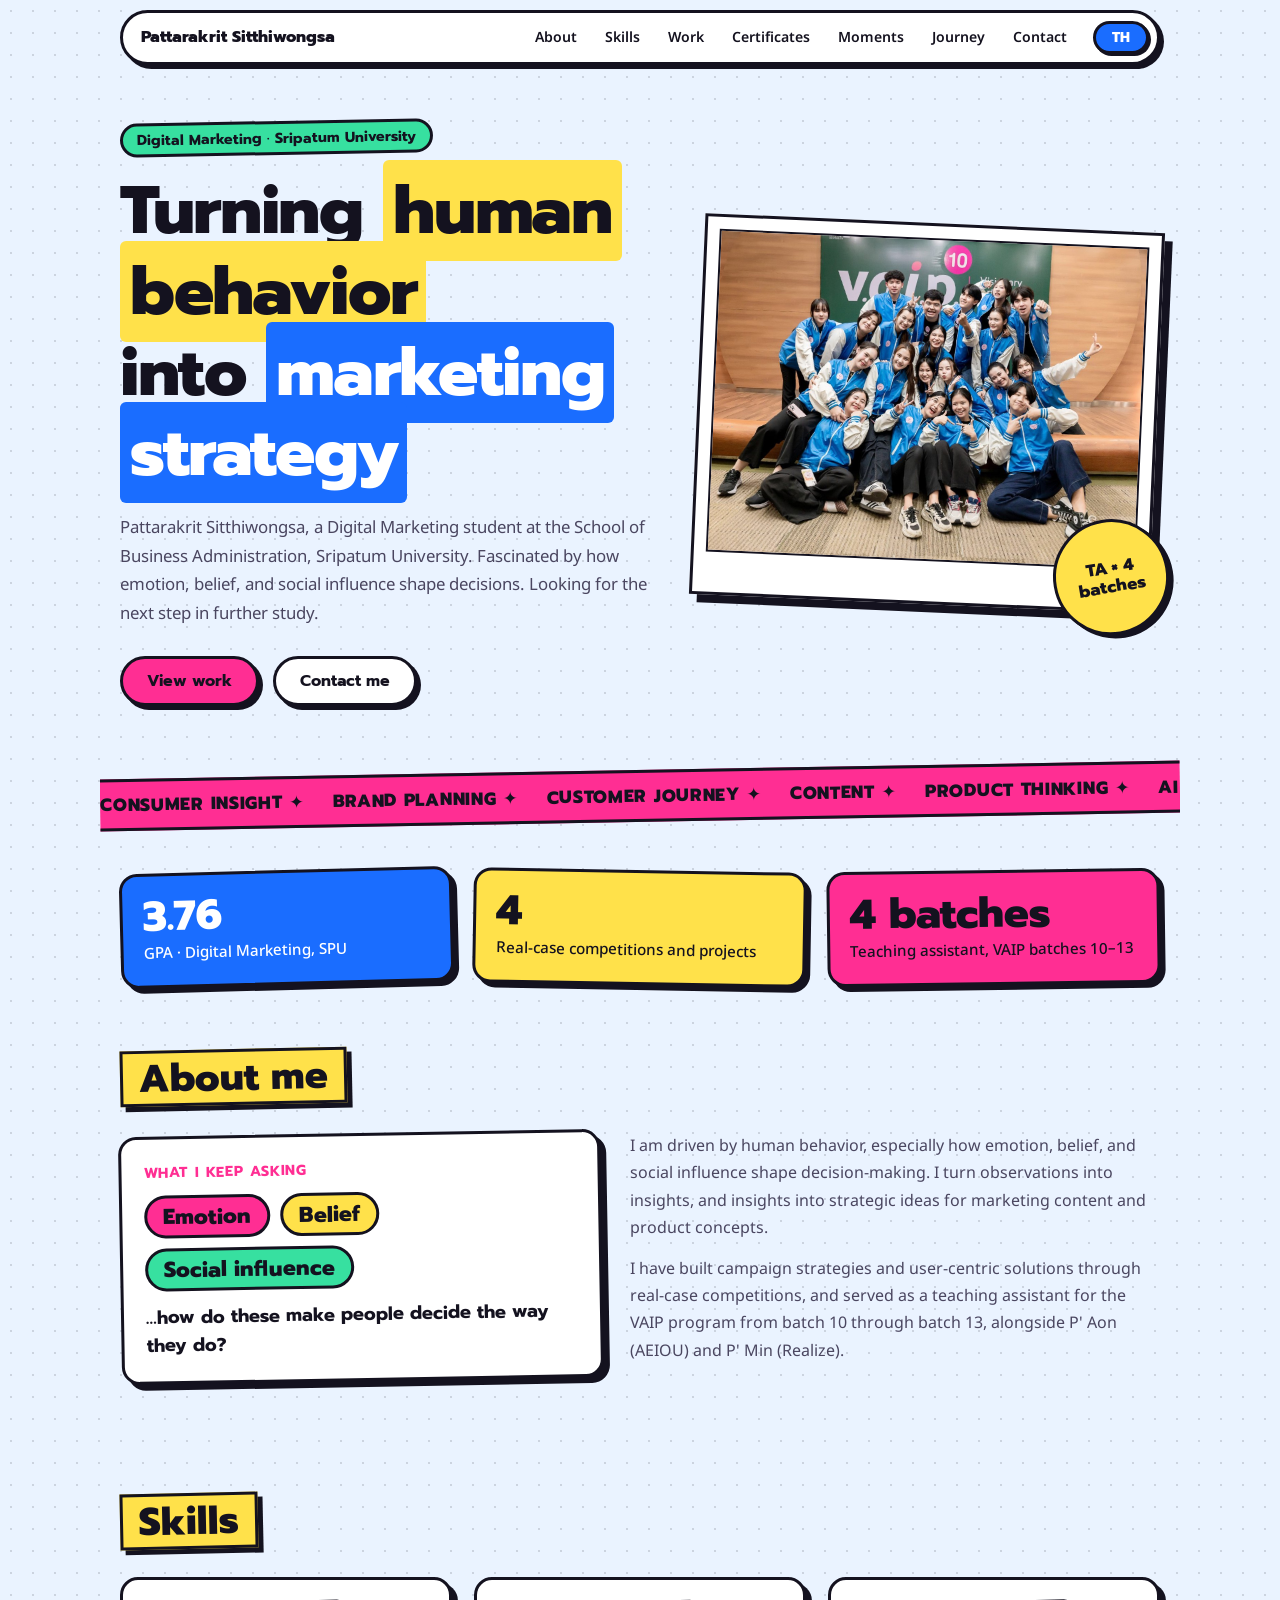
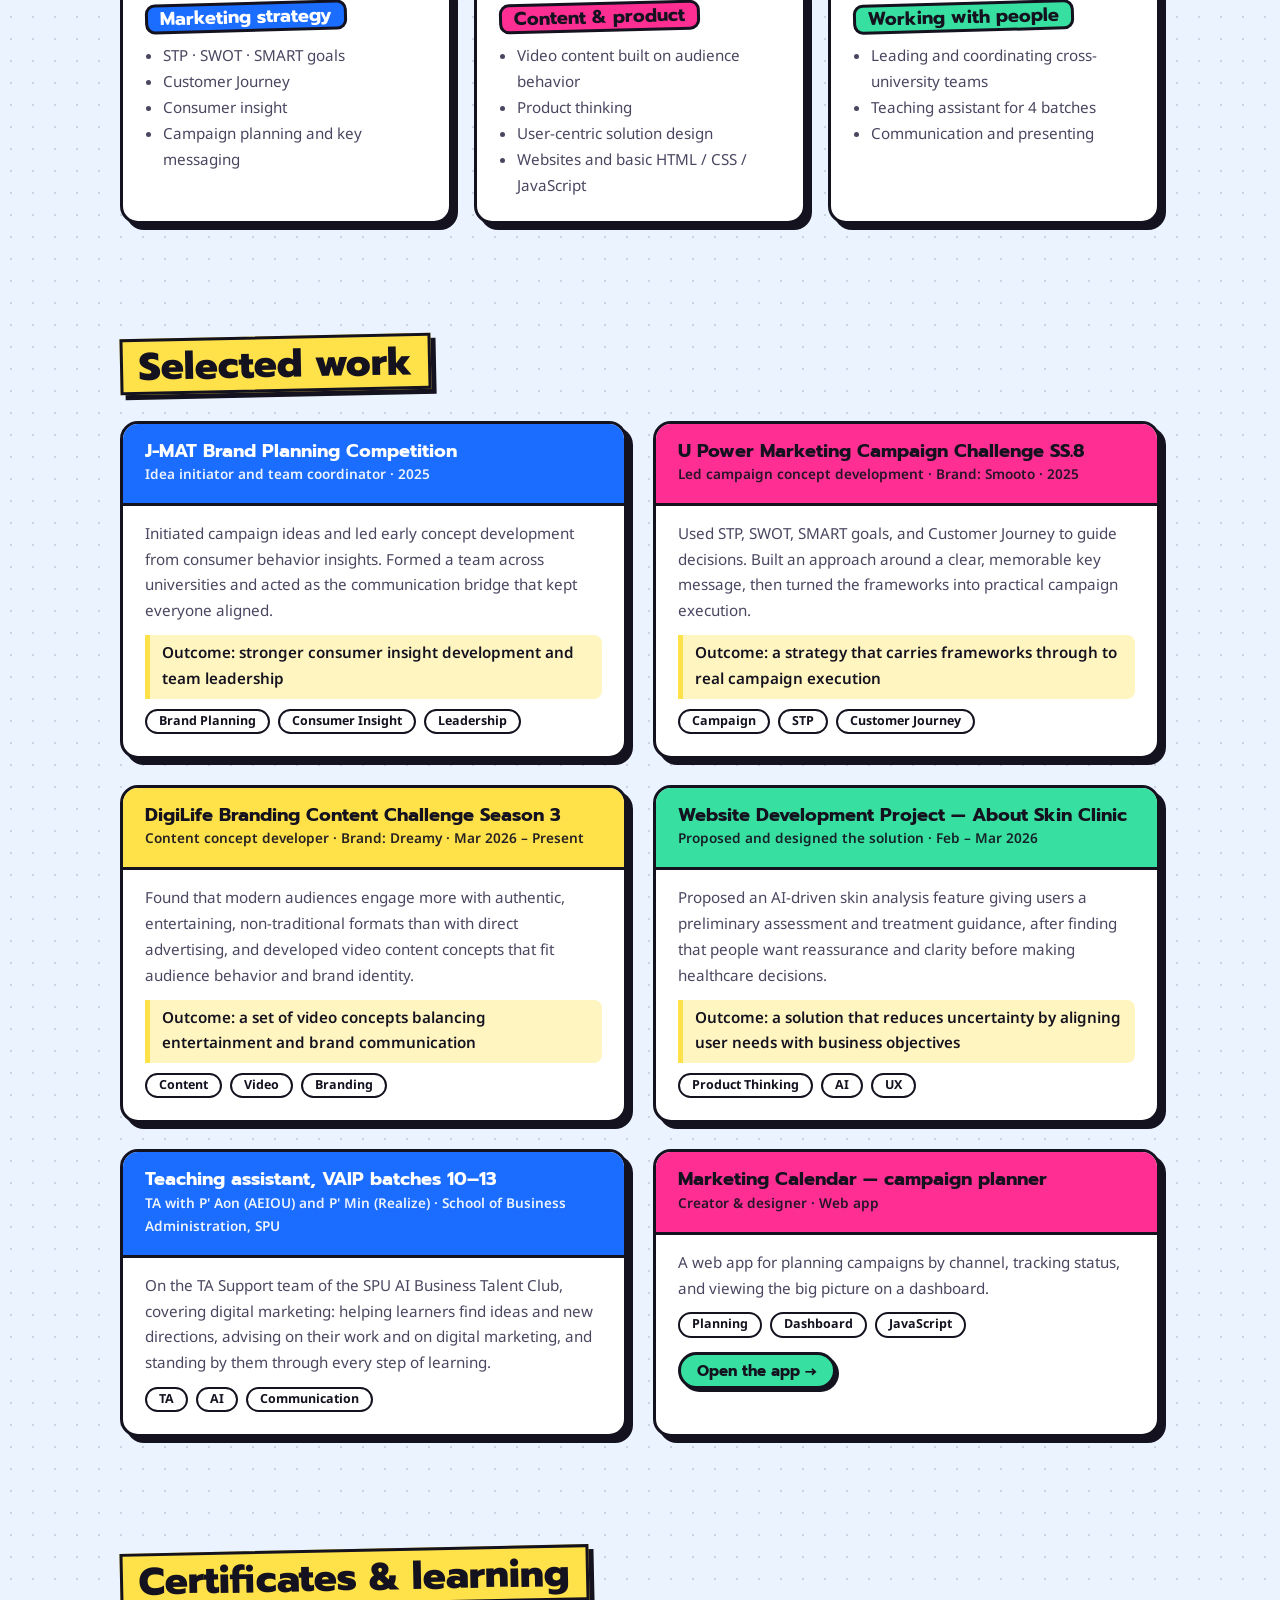
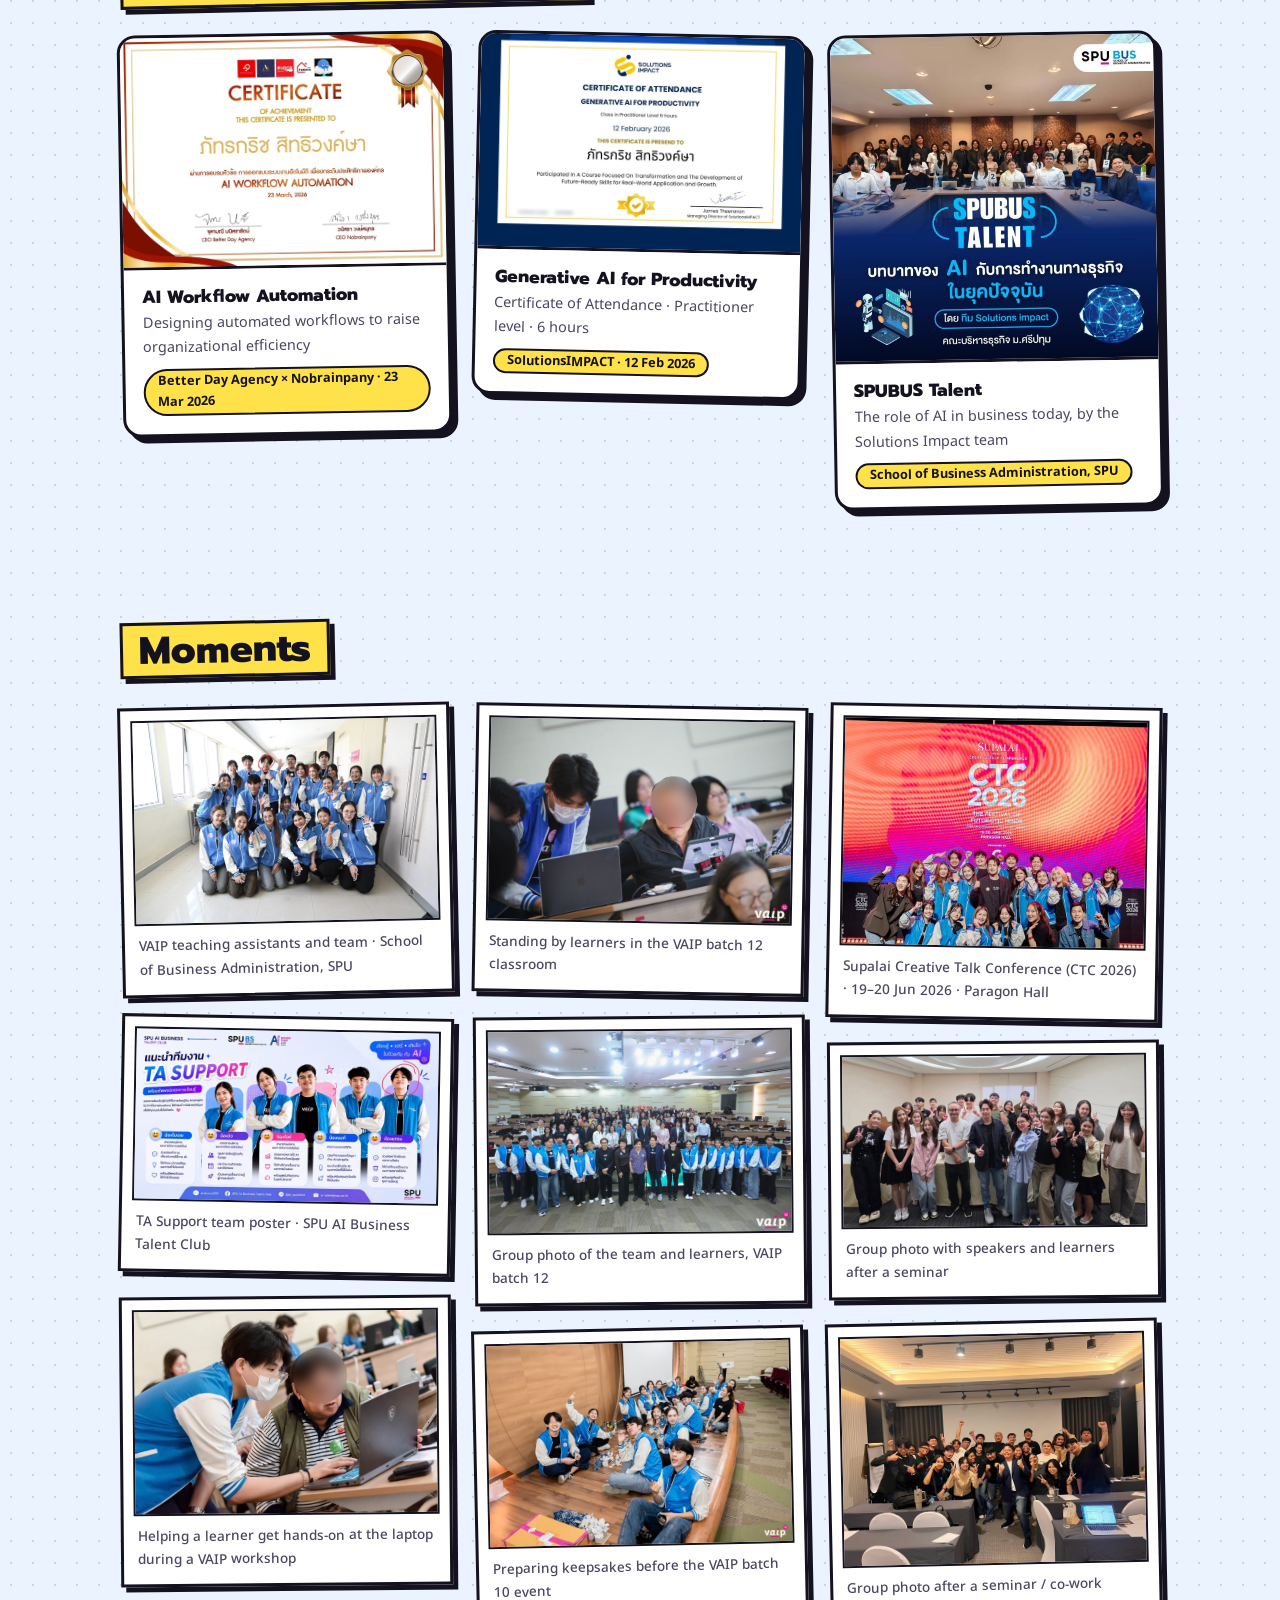
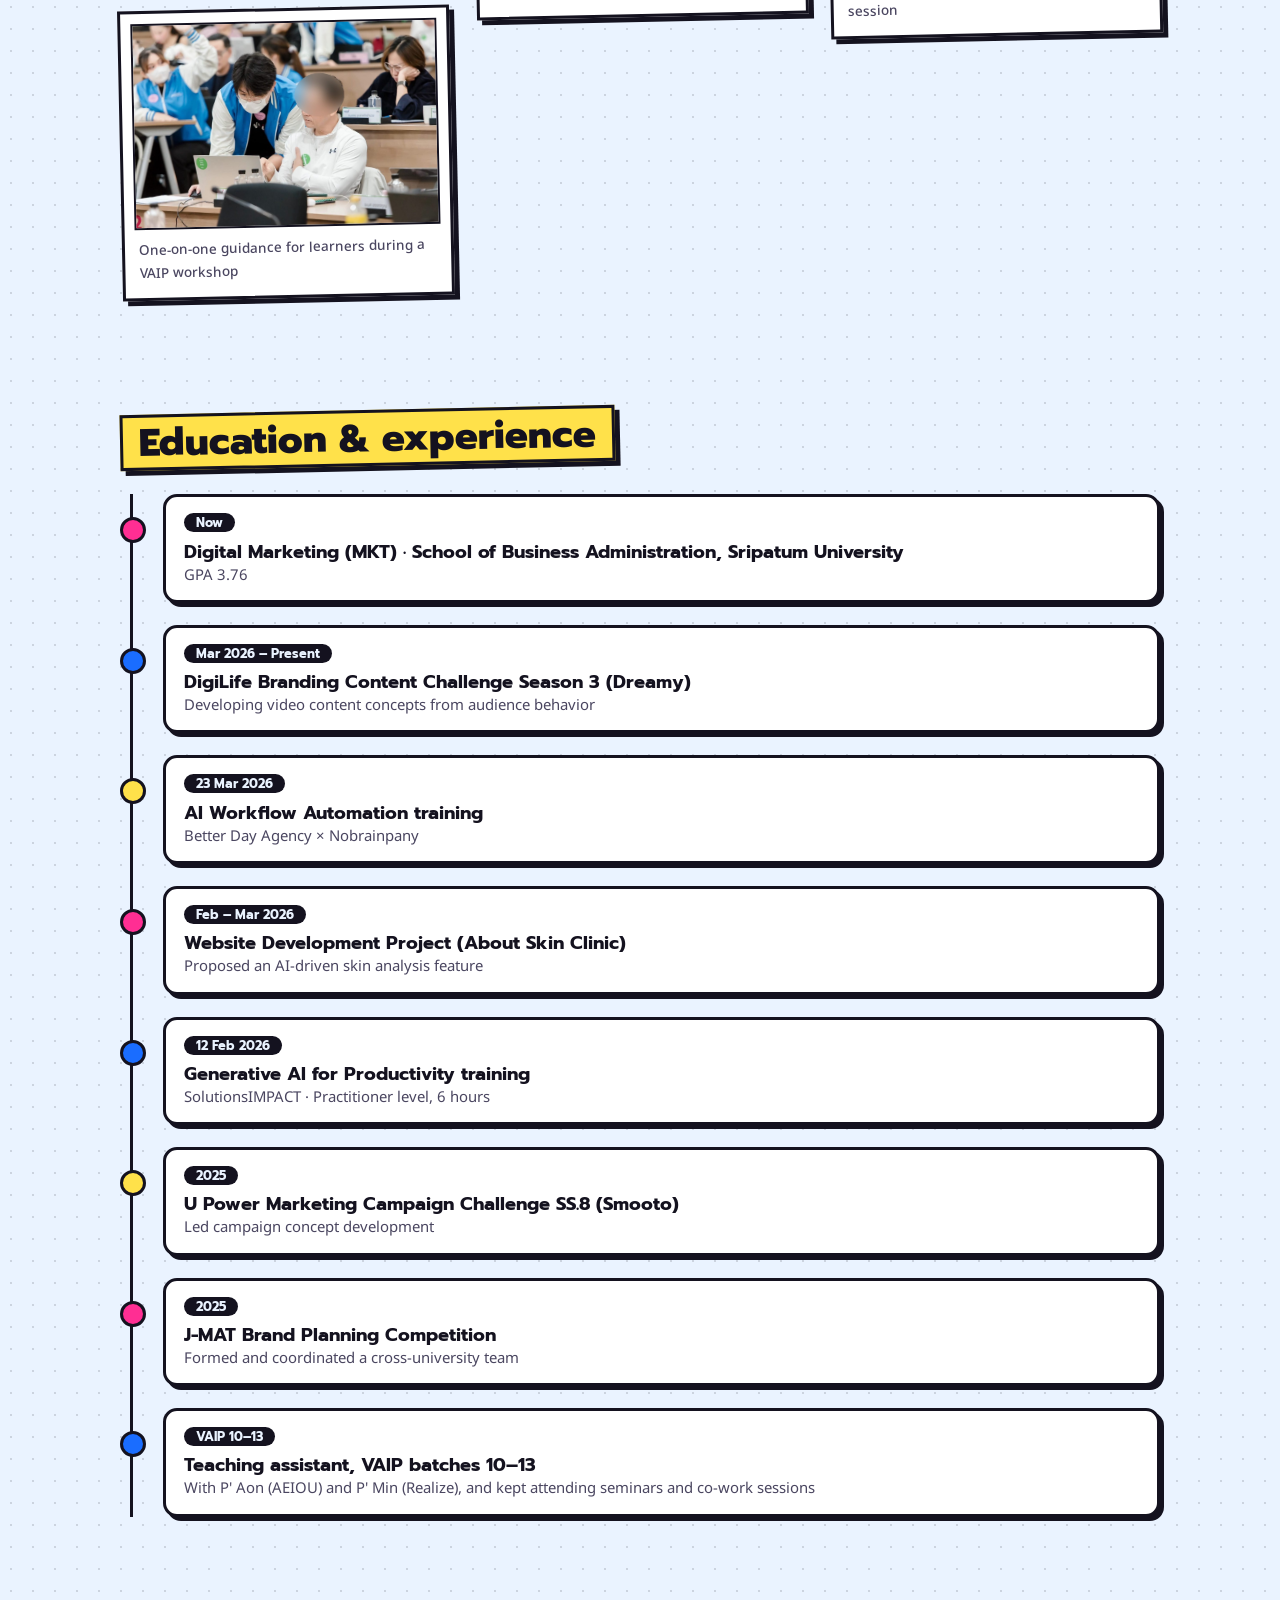
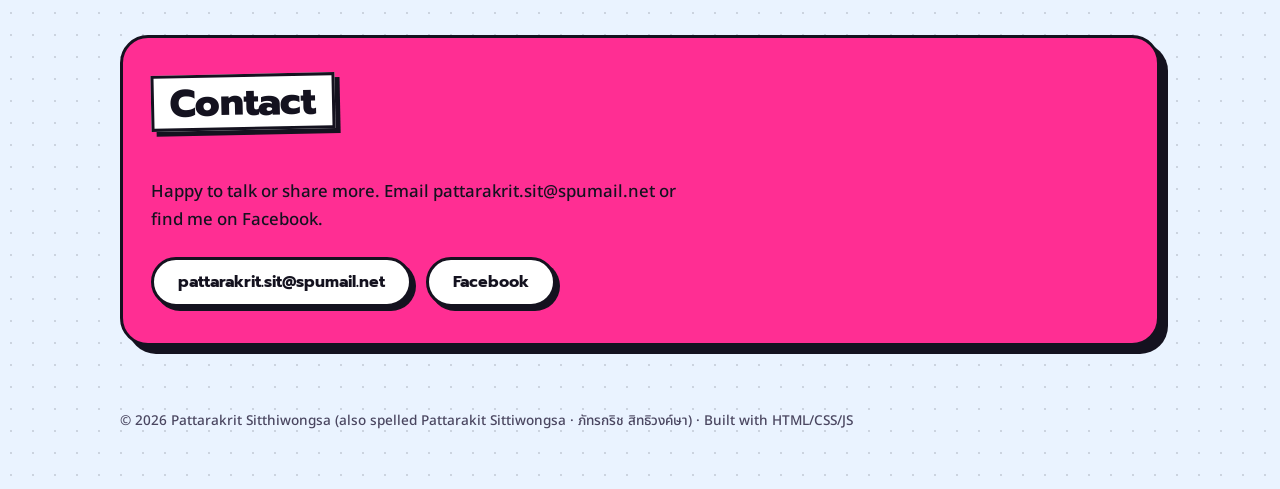
==== commit 858dda90: "Add alternate name spellings to structured data and footer; add robots.txt Co-Authored-By: Claude So" ====
--- a/portfolio/index.html
+++ b/portfolio/index.html
@@ -3,8 +3,16 @@
 <head>
   <meta charset="UTF-8">
   <meta name="viewport" content="width=device-width, initial-scale=1.0">
-  <title>Pattarakrit Portfolio</title>
-  <meta name="description" content="Portfolio ของภัทรกริช สิทธิวงค์ษา นักศึกษา Digital Marketing ม.ศรีปทุม | Digital Marketing student portfolio">
+  <title>ภัทรกริช สิทธิวงค์ษา (Pattarakrit Sitthiwongsa) — Digital Marketing Portfolio</title>
+  <meta name="description" content="พอร์ตโฟลิโอของภัทรกริช สิทธิวงค์ษา (Pattarakrit Sitthiwongsa) นักศึกษา Digital Marketing มหาวิทยาลัยศรีปทุม GPA 3.76 ผู้ช่วยสอน VAIP รุ่น 10–13 | Digital Marketing student portfolio, Sripatum University">
+  <meta name="author" content="ภัทรกริช สิทธิวงค์ษา">
+  <meta property="og:type" content="website">
+  <meta property="og:title" content="ภัทรกริช สิทธิวงค์ษา — Digital Marketing Portfolio">
+  <meta property="og:description" content="เปลี่ยนพฤติกรรมมนุษย์ให้เป็นกลยุทธ์การตลาด · Turning human behavior into marketing strategy">
+  <meta name="twitter:card" content="summary_large_image">
+  <script type="application/ld+json">
+  {"@context":"https://schema.org","@type":"Person","name":"ภัทรกริช สิทธิวงค์ษา","alternateName":["Pattarakrit Sitthiwongsa","Pattarakit Sittiwongsa","Pattarakit Sitthiwongsa"],"jobTitle":"Digital Marketing student","affiliation":{"@type":"CollegeOrUniversity","name":"Sripatum University"},"sameAs":["https://www.facebook.com/pattarakit.sittiwongsa"]}
+  </script>
   <link rel="preconnect" href="https://fonts.googleapis.com">
   <link rel="preconnect" href="https://fonts.gstatic.com" crossorigin>
   <link href="https://fonts.googleapis.com/css2?family=Prompt:wght@500;700;800&family=Noto+Sans+Thai:wght@400;500;600&family=Inter:wght@400;500;600&display=swap" rel="stylesheet">
@@ -12,7 +20,7 @@
 </head>
 <body>
   <header class="nav" id="nav">
-    <a class="brand" href="#top" id="brand"></a>
+    <a class="brand" href="#top" id="brand">ภัทรกริช สิทธิวงค์ษา</a>
     <nav class="links" id="links"></nav>
     <button class="lang" id="lang" aria-label="Switch language">EN</button>
   </header>
@@ -20,9 +28,9 @@
   <main id="top">
     <section class="hero">
       <div class="hero-text">
-        <p class="eyebrow" id="hero-eyebrow"></p>
-        <h1 id="hero-title"></h1>
-        <p class="lead" id="hero-lead"></p>
+        <p class="eyebrow" id="hero-eyebrow">Digital Marketing · มหาวิทยาลัยศรีปทุม</p>
+        <h1 id="hero-title">เปลี่ยน<mark>พฤติกรรมมนุษย์</mark><br>ให้เป็น<mark class="b">กลยุทธ์การตลาด</mark></h1>
+        <p class="lead" id="hero-lead">ภัทรกริช สิทธิวงค์ษา (Pattarakrit Sitthiwongsa) นักศึกษา Digital Marketing คณะบริหารธุรกิจ มหาวิทยาลัยศรีปทุม ผู้ช่วยสอน (TA) โครงการ VAIP รุ่น 10–13</p>
         <div class="cta">
           <a class="btn pink" href="#projects" id="hero-cta1"></a>
           <a class="btn" href="#contact" id="hero-cta2"></a>
